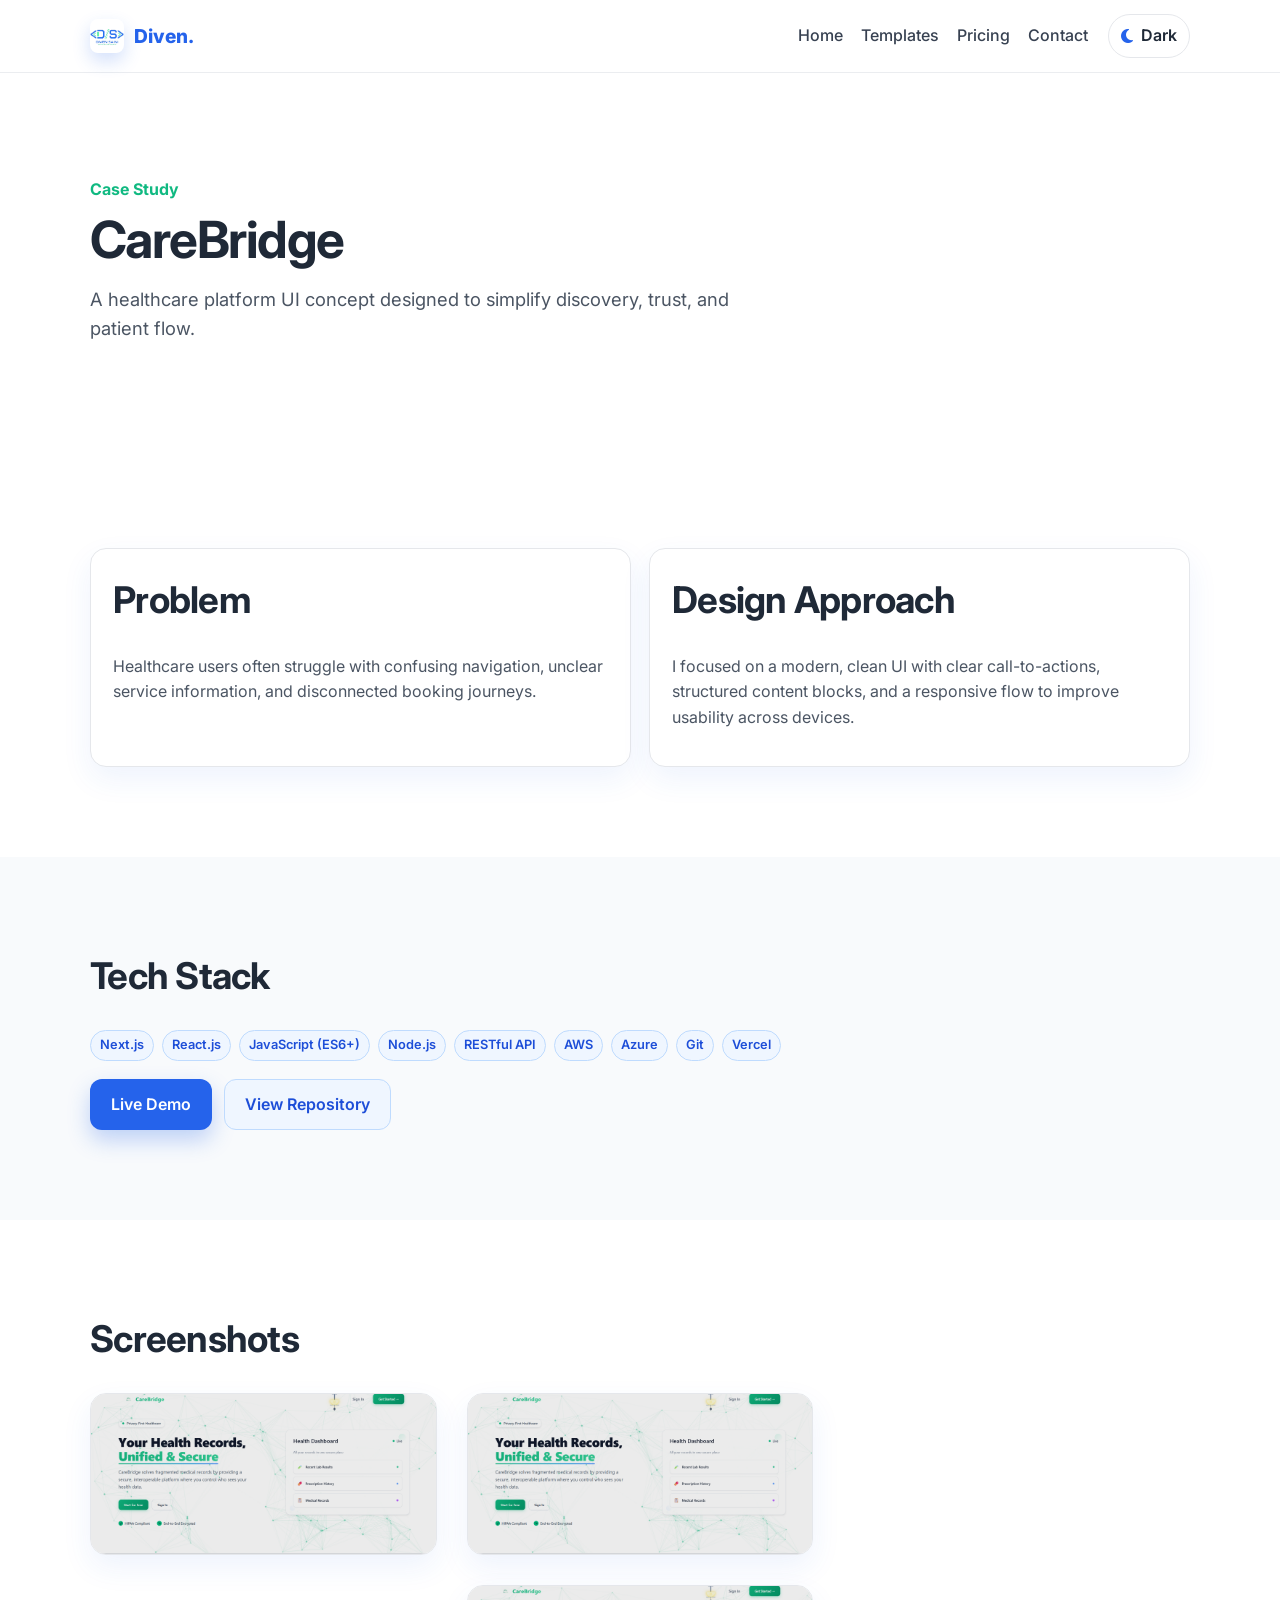
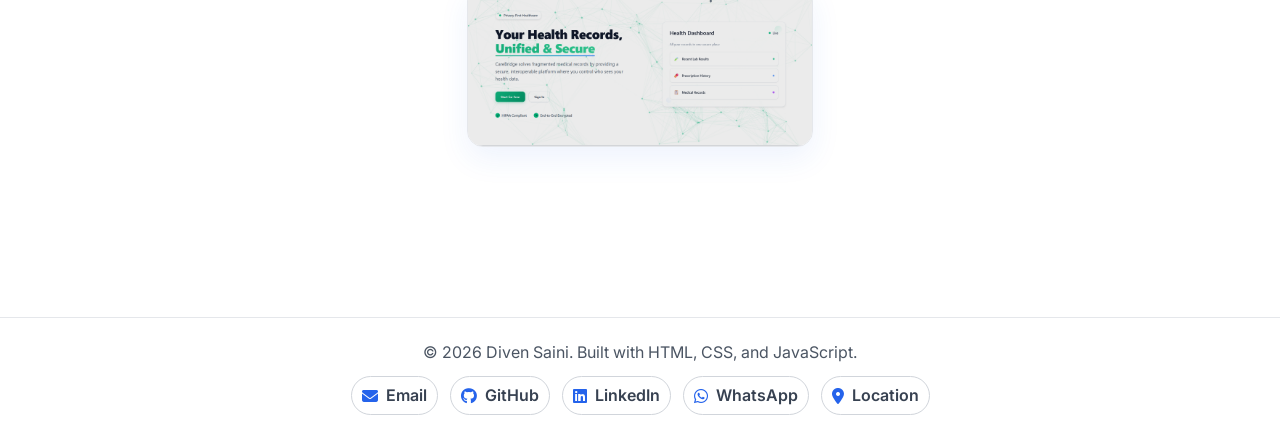
==== portfolio-website/carebridge-case-study.html @ 12c41a16 "Fixing" ====
<!DOCTYPE html>
<html lang="en">
  <head>
    <meta charset="UTF-8" />
    <meta name="viewport" content="width=device-width, initial-scale=1.0" />
    <meta
      name="description"
      content="CareBridge case study by Diven Saini covering the problem, design approach, tech stack, and live demo."
    />
    <meta property="og:title" content="CareBridge Case Study | Diven Saini" />
    <meta property="og:description" content="Explore the CareBridge project: problem statement, UI strategy, implementation stack, and results." />
    <meta property="og:type" content="article" />
    <meta property="og:image" content="images/carebridge.png" />
    <meta property="og:url" content="https://diven009.github.io/Diven-Developer-Portfolio/carebridge-case-study.html" />
    <meta name="twitter:card" content="summary_large_image" />
    <meta name="twitter:title" content="CareBridge Case Study | Diven Saini" />
    <meta name="twitter:description" content="Explore the CareBridge project: problem statement, UI strategy, implementation stack, and results." />
    <meta name="twitter:image" content="images/carebridge.png" />
    <title>CareBridge Case Study | Diven Saini</title>
    <link rel="icon" type="image/png" href="images/Logo.png" />
    <link rel="preconnect" href="https://fonts.googleapis.com" />
    <link rel="preconnect" href="https://fonts.gstatic.com" crossorigin />
    <link
      href="https://fonts.googleapis.com/css2?family=Inter:wght@400;500;600;700;800&display=swap"
      rel="stylesheet"
    />
    <link
      rel="stylesheet"
      href="https://cdnjs.cloudflare.com/ajax/libs/font-awesome/6.5.1/css/all.min.css"
    />
    <link rel="stylesheet" href="css/style.css" />
  </head>
  <body>
    <header class="site-header" id="top">
      <div class="container nav-wrapper">
        <a href="index.html" class="logo">
          <img src="images/Logo.png" alt="Diven Saini logo" class="brand-logo" />
          <span class="brand-text">Diven<span>.</span></span>
        </a>
        <nav class="nav-links" id="site-nav">
          <a href="index.html">Home</a>
          <a href="templates.html">Templates</a>
          <a href="pricing.html">Pricing</a>
          <a href="contact.html">Contact</a>
        </nav>
        <div class="nav-actions">
          <button class="theme-toggle" type="button" aria-label="Toggle dark mode" aria-pressed="false">
            <i class="fa-solid fa-moon" aria-hidden="true"></i>
            <span>Dark</span>
          </button>
          <button class="menu-toggle" type="button" aria-label="Toggle menu" aria-expanded="false" aria-controls="site-nav">
            <span></span>
            <span></span>
            <span></span>
          </button>
        </div>
      </div>
    </header>

    <main>
      <section class="section hero">
        <div class="container">
          <p class="eyebrow reveal">Case Study</p>
          <h1 class="reveal">CareBridge</h1>
          <p class="hero-subtext reveal">
            A healthcare platform UI concept designed to simplify discovery, trust, and patient flow.
          </p>
        </div>
      </section>

      <section class="section" id="carebridge-problem">
        <div class="container cards-grid services-grid">
          <article class="card service-card reveal">
            <h2 class="section-title">Problem</h2>
            <p>
              Healthcare users often struggle with confusing navigation, unclear service information,
              and disconnected booking journeys.
            </p>
          </article>
          <article class="card service-card reveal">
            <h2 class="section-title">Design Approach</h2>
            <p>
              I focused on a modern, clean UI with clear call-to-actions, structured content blocks,
              and a responsive flow to improve usability across devices.
            </p>
          </article>
        </div>
      </section>

      <section class="section alt-bg" id="carebridge-stack">
        <div class="container">
          <h2 class="section-title reveal">Tech Stack</h2>
          <div class="project-tech reveal">
            <span>Next.js</span><span>React.js</span><span>JavaScript (ES6+)</span><span>Node.js</span>
            <span>RESTful API</span><span>AWS</span><span>Azure</span><span>Git</span><span>Vercel</span>
          </div>
          <div class="hero-actions reveal" style="margin-top: 18px">
            <a href="https://carebridge-triforge.vercel.app/" target="_blank" rel="noopener" class="btn btn-primary">Live Demo</a>
            <a href="https://github.com/DIVEN009/S84-0126-TriForge-Full-Stack-With-NextjsAnd-AWS-Azure-CareBridge" target="_blank" rel="noopener" class="btn btn-secondary">View Repository</a>
          </div>
        </div>
      </section>

      <section class="section" id="carebridge-screenshots">
        <div class="container">
          <h2 class="section-title reveal">Screenshots</h2>
          <div class="cards-grid template-grid">
            <article class="card template-card reveal">
              <img src="images/carebridge.png" alt="CareBridge interface screenshot" class="template-preview" loading="lazy" />
            </article>
            <article class="card template-card reveal">
              <img src="images/carebridge.png" alt="CareBridge responsive flow screenshot" class="template-preview" loading="lazy" />
            </article>
            <article class="card template-card reveal">
              <img src="images/carebridge.png" alt="CareBridge feature highlights screenshot" class="template-preview" loading="lazy" />
            </article>
          </div>
        </div>
      </section>
    </main>

    <footer class="site-footer">
      <div class="container">
        <p>© <span id="year"></span> Diven Saini. Built with HTML, CSS, and JavaScript.</p>
        <div class="footer-contact-links">
          <a href="mailto:sainidiven@gmail.com" target="_blank" rel="noopener"><i class="fa-solid fa-envelope"></i>Email</a>
          <a href="https://github.com/DIVEN009" target="_blank" rel="noopener"><i class="fa-brands fa-github"></i>GitHub</a>
          <a href="https://www.linkedin.com/in/diven-saini-5153252a3/" target="_blank" rel="noopener"><i class="fa-brands fa-linkedin"></i>LinkedIn</a>
          <a href="https://wa.me/919876438029?text=Hello%20Diven%2C%20I%20saw%20your%20portfolio%20website%20and%20I%27m%20interested%20in%20getting%20a%20website%20built%20for%20my%20business." target="_blank" rel="noopener"><i class="fa-brands fa-whatsapp"></i>WhatsApp</a>
          <a href="https://maps.google.com/?q=Pinjore,Haryana" target="_blank" rel="noopener"><i class="fa-solid fa-location-dot"></i>Location</a>
        </div>
      </div>
    </footer>

    <script src="js/script.js"></script>
  </body>
</html>
---- portfolio-website/css/style.css ----
:root {
  --primary: #2563eb;
  --accent: #10b981;
  --bg: #ffffff;
  --text: #1f2937;
  --muted: #6b7280;
  --border: #e5e7eb;
  --card-bg: #ffffff;
  --alt-bg-surface: #f8fafc;
  --header-bg: rgba(255, 255, 255, 0.88);
  --header-border: rgba(229, 231, 235, 0.75);
  --nav-link: #374151;
  --hero-subtext: #4b5563;
  --btn-secondary-bg: #eff6ff;
  --btn-secondary-border: #bfdbfe;
  --btn-secondary-text: #1d4ed8;
  --mobile-nav-bg: rgba(255, 255, 255, 0.98);
  --mobile-nav-border: #e5e7eb;
  --menu-line: #111827;
  --shadow: 0 12px 30px rgba(37, 99, 235, 0.08);
  --radius: 16px;
}

body.dark-mode {
  --bg: #0b1220;
  --text: #e5e7eb;
  --muted: #94a3b8;
  --border: #1f2937;
  --card-bg: #111827;
  --alt-bg-surface: #0f172a;
  --header-bg: rgba(11, 18, 32, 0.92);
  --header-border: rgba(31, 41, 55, 0.9);
  --nav-link: #d1d5db;
  --hero-subtext: #cbd5e1;
  --btn-secondary-bg: #1e293b;
  --btn-secondary-border: #334155;
  --btn-secondary-text: #bfdbfe;
  --mobile-nav-bg: rgba(11, 18, 32, 0.98);
  --mobile-nav-border: #334155;
  --menu-line: #e5e7eb;
  --shadow: 0 12px 30px rgba(0, 0, 0, 0.35);
}

* {
  margin: 0;
  padding: 0;
  box-sizing: border-box;
}

html {
  scroll-behavior: smooth;
}

body {
  font-family: "Inter", sans-serif;
  background: var(--bg);
  color: var(--text);
  line-height: 1.6;
}

.hero .hero-content,
.hero .hero-card {
  animation: heroFadeUp 0.75s ease both;
}

.hero .hero-card {
  animation-delay: 0.12s;
}

@keyframes heroFadeUp {
  from {
    opacity: 0;
    transform: translateY(16px);
  }
  to {
    opacity: 1;
    transform: translateY(0);
  }
}

img {
  max-width: 100%;
  display: block;
}

a {
  text-decoration: none;
  color: inherit;
}

.container {
  width: min(1100px, 92%);
  margin: 0 auto;
}

.section {
  padding: 90px 0;
}

.alt-bg {
  background: var(--alt-bg-surface);
}

.section-title {
  font-size: clamp(1.65rem, 3vw, 2.3rem);
  margin-bottom: 24px;
  letter-spacing: -0.02em;
}

.section-subtitle {
  max-width: 760px;
  color: var(--muted);
  margin-bottom: 26px;
}

.site-header {
  position: sticky;
  top: 0;
  z-index: 100;
  backdrop-filter: blur(10px);
  background: var(--header-bg);
  border-bottom: 1px solid var(--header-border);
}

.nav-wrapper {
  min-height: 72px;
  display: flex;
  align-items: center;
  justify-content: space-between;
  gap: 12px;
}

.logo {
  display: inline-flex;
  align-items: center;
  gap: 10px;
  font-size: 1.2rem;
  font-weight: 800;
  flex-shrink: 0;
}

.brand-mark {
  width: 34px;
  height: 34px;
  border-radius: 10px;
  background: linear-gradient(135deg, var(--primary), var(--accent));
  color: #fff;
  display: inline-flex;
  align-items: center;
  justify-content: center;
  font-size: 0.82rem;
  font-weight: 800;
  letter-spacing: 0.04em;
  box-shadow: 0 8px 18px rgba(37, 99, 235, 0.25);
}

.brand-logo {
  width: 34px;
  height: 34px;
  border-radius: 8px;
  object-fit: cover;
  box-shadow: 0 8px 18px rgba(37, 99, 235, 0.2);
}

.brand-text {
  display: inline-flex;
  align-items: center;
}

.logo span {
  color: var(--primary);
}

.nav-links {
  display: flex;
  align-items: center;
  gap: 18px;
  margin-left: auto;
}

.nav-actions {
  display: inline-flex;
  align-items: center;
  gap: 10px;
  margin-left: 8px;
}

.nav-links a {
  font-weight: 500;
  color: var(--nav-link);
  transition: color 0.25s ease;
}

.theme-toggle {
  display: inline-flex;
  align-items: center;
  gap: 8px;
  border: 1px solid var(--border);
  background: var(--card-bg);
  color: var(--text);
  border-radius: 999px;
  font: inherit;
  font-weight: 600;
  padding: 8px 12px;
  cursor: pointer;
  transition: border-color 0.2s ease, transform 0.2s ease;
}

.theme-toggle:hover {
  border-color: #93c5fd;
  transform: translateY(-1px);
}

.theme-toggle i {
  color: var(--primary);
}

.nav-links a:hover,
.nav-links a.active {
  color: var(--primary);
}

.menu-toggle {
  display: none;
  border: none;
  background: transparent;
  cursor: pointer;
  width: 44px;
  height: 44px;
  padding: 10px 8px;
  flex-direction: column;
  align-items: center;
  justify-content: space-between;
  border-radius: 12px;
  flex-shrink: 0;
}

.menu-toggle span {
  width: 100%;
  height: 3px;
  background: var(--menu-line);
  display: block;
  border-radius: 999px;
  margin: 0;
  transition: 0.25s ease;
}

.hero {
  padding-top: 104px;
}

.hero-layout {
  display: grid;
  grid-template-columns: 1.2fr 0.8fr;
  gap: 28px;
  align-items: stretch;
}

.eyebrow {
  color: var(--accent);
  font-weight: 700;
  margin-bottom: 8px;
}

.hero h1 {
  font-size: clamp(2.8rem, 4vw, 3.2rem);
  font-weight: 700;
  line-height: 1.1;
  letter-spacing: -0.03em;
  margin-bottom: 18px;
}

.hero-subtext {
  font-size: clamp(1rem, 2.1vw, 1.15rem);
  color: var(--hero-subtext);
  max-width: 640px;
  margin-bottom: 24px;
}

.hero-actions {
  display: flex;
  gap: 12px;
  flex-wrap: wrap;
}

.btn {
  display: inline-flex;
  align-items: center;
  justify-content: center;
  padding: 12px 20px;
  border-radius: 12px;
  border: 1px solid transparent;
  font-weight: 600;
  transition: transform 0.24s ease, box-shadow 0.24s ease, background 0.24s ease;
}

.btn:hover {
  transform: translateY(-2px);
}

.btn-primary {
  background: var(--primary);
  color: #fff;
  box-shadow: 0 10px 22px rgba(37, 99, 235, 0.28);
}

.btn-primary:hover {
  box-shadow: 0 15px 25px rgba(37, 99, 235, 0.34);
}

.hero .btn-primary {
  box-shadow: 0 12px 26px rgba(37, 99, 235, 0.3);
}

.btn-secondary {
  border-color: var(--btn-secondary-border);
  background: var(--btn-secondary-bg);
  color: var(--btn-secondary-text);
}

body.dark-mode .hero-card p,
body.dark-mode .about-card p,
body.dark-mode .tech-logo-item span,
body.dark-mode .tech-list li,
body.dark-mode .project-card p,
body.dark-mode .service-card p,
body.dark-mode .process-card p,
body.dark-mode .pricing-highlights li,
body.dark-mode .pricing-card ul,
body.dark-mode .demo-links p,
body.dark-mode .contact-info p,
body.dark-mode .contact-links a,
body.dark-mode .contact-form label,
body.dark-mode .site-footer,
body.dark-mode .footer-contact-links a {
  color: #cbd5e1;
}

body.dark-mode .hero-metrics div,
body.dark-mode .project-tech span,
body.dark-mode .step-badge,
body.dark-mode .project-badge,
body.dark-mode .popular-badge,
body.dark-mode .demo-links a {
  background: #1e293b;
  border-color: #334155;
  color: #bfdbfe;
}

body.dark-mode .repo-line a,
body.dark-mode .project-card a,
body.dark-mode .template-card a {
  color: #93c5fd;
}

body.dark-mode .repo-btn {
  background: #1e293b;
  border-color: #334155;
  color: #bfdbfe;
}

body.dark-mode .repo-btn:hover {
  background: #334155;
}

body.dark-mode .project-card a.demo-btn,
body.dark-mode .project-card a.demo-btn:hover {
  color: #ffffff;
}

body.dark-mode .project-card a.repo-btn,
body.dark-mode .project-card a.repo-btn:hover {
  color: #bfdbfe;
}

body.dark-mode .hero-profile {
  border-color: #334155;
}

body.dark-mode .project-preview {
  border-bottom-color: #334155;
}

body.dark-mode .contact-form input,
body.dark-mode .contact-form textarea {
  background: #0f172a;
  border-color: #334155;
  color: #e5e7eb;
}

body.dark-mode .footer-contact-links a,
body.dark-mode .footer-socials a {
  border-color: #334155;
}

body.dark-mode .whatsapp-float::after {
  background: #e5e7eb;
  color: #0b1220;
}

.card {
  background: var(--card-bg);
  border: 1px solid var(--border);
  border-radius: var(--radius);
  box-shadow: var(--shadow);
}

.hero-card {
  padding: 26px;
  display: grid;
  gap: 14px;
}

.hero-profile {
  width: 86px;
  height: 86px;
  border-radius: 16px;
  object-fit: cover;
  border: 2px solid #dbeafe;
}

.hero-card h3 {
  font-size: 1.2rem;
}

.hero-card p {
  color: #4b5563;
}

.hero-metrics {
  display: grid;
  grid-template-columns: repeat(3, 1fr);
  gap: 10px;
  margin-top: 4px;
}

.hero-metrics div {
  background: #f8fafc;
  border-radius: 12px;
  border: 1px solid #e5e7eb;
  padding: 10px;
  text-align: center;
}

.hero-metrics strong {
  display: block;
  color: var(--primary);
  font-size: 1.15rem;
}

.hero-metrics span {
  font-size: 0.85rem;
  color: var(--muted);
}

.about-card {
  padding: 24px;
  display: grid;
  gap: 12px;
}

.about-card p {
  color: #374151;
}

.tech-grid,
.cards-grid {
  display: grid;
  gap: 18px;
  grid-template-columns: repeat(4, minmax(0, 1fr));
}

.tech-item {
  padding: 18px;
  display: flex;
  align-items: center;
  gap: 10px;
  font-weight: 600;
  transition: transform 0.24s ease, border-color 0.24s ease;
}

.tech-item img {
  width: 30px;
  height: 30px;
  object-fit: contain;
}

.tech-item i {
  width: 30px;
  text-align: center;
  font-size: 1.2rem;
  color: #10b981;
}

.tech-categories {
  display: grid;
  gap: 18px;
  grid-template-columns: repeat(2, minmax(0, 1fr));
  margin-top: 18px;
}

.tech-logo-grid {
  display: grid;
  gap: 14px;
  grid-template-columns: repeat(6, minmax(0, 1fr));
}

.tech-logo-item {
  padding: 14px 10px;
  display: flex;
  flex-direction: column;
  align-items: center;
  justify-content: center;
  gap: 8px;
  transition: transform 0.22s ease, border-color 0.22s ease;
}

.tech-logo-item img {
  width: 30px;
  height: 30px;
  object-fit: contain;
}

.tech-logo-item span {
  font-size: 0.82rem;
  font-weight: 600;
  color: #374151;
}

.tech-logo-item:hover {
  transform: translateY(-3px);
  border-color: #bfdbfe;
}

.tech-category {
  padding: 20px;
}

.tech-category h3 {
  margin-bottom: 12px;
  font-size: 1.08rem;
}

.tech-list {
  list-style: none;
  display: grid;
  gap: 7px;
}

.tech-list li {
  color: #374151;
  position: relative;
  padding-left: 16px;
}

.tech-list li::before {
  content: "•";
  position: absolute;
  left: 0;
  color: var(--primary);
  font-weight: 700;
}

.tech-item:hover,
.template-card:hover,
.service-card:hover {
  transform: translateY(-4px);
  border-color: #c7d2fe;
}

.project-grid {
  grid-template-columns: repeat(2, minmax(0, 1fr));
  gap: 35px;
  margin-top: 40px;
}

.project-card,
.template-card,
.service-card {
  padding: 22px;
  transition: transform 0.24s ease, border-color 0.24s ease;
}

.project-card {
  padding: 0;
  overflow: hidden;
  display: flex;
  flex-direction: column;
  justify-content: space-between;
  transition: transform 0.28s ease, box-shadow 0.28s ease, border-color 0.28s ease;
}

.project-card.flip-card {
  position: relative;
  min-height: 470px;
  overflow: visible;
  background: transparent;
  border: none;
  box-shadow: none;
  perspective: 1400px;
}

.project-card-inner {
  position: relative;
  width: 100%;
  min-height: 470px;
  transform-style: preserve-3d;
  transition: transform 0.6s ease;
}

.project-card.flip-card.is-flipped .project-card-inner {
  transform: rotateY(180deg);
}

.project-face {
  position: absolute;
  inset: 0;
  display: flex;
  flex-direction: column;
  background: var(--card-bg);
  border: 1px solid var(--border);
  border-radius: var(--radius);
  box-shadow: var(--shadow);
  overflow: hidden;
  backface-visibility: hidden;
  -webkit-backface-visibility: hidden;
}

.project-front {
  z-index: 2;
}

.project-back {
  transform: rotateY(180deg);
}

.project-preview {
  width: 100%;
  height: 220px;
  object-fit: cover;
  margin-bottom: 0;
  filter: brightness(0.92);
  border-top-left-radius: 16px;
  border-top-right-radius: 16px;
  border-bottom: 1px solid var(--border);
}

.project-card img {
  width: 100%;
  height: 220px;
  object-fit: cover;
  margin-bottom: 0;
  border-top-left-radius: 16px;
  border-top-right-radius: 16px;
}
.template-card {
  padding: 0;
  overflow: hidden;
  display: flex;
  flex-direction: column;
  justify-content: space-between;
}

.template-preview {
  width: 100%;
  height: 160px;
  object-fit: cover;
  filter: brightness(0.92);
  border-top-left-radius: 12px;
  border-top-right-radius: 12px;
  border-bottom: 1px solid var(--border);
}

.template-content {
  padding: 22px;
}

.template-grid {
  grid-template-columns: repeat(3, minmax(0, 1fr));
  gap: 30px;
  margin-bottom: 80px;
}

.template-grid > .template-card:last-child {
  grid-column: 2;
}

.templates-hero {
  padding-bottom: 40px;
}

.templates-hero .hero-layout {
  grid-template-columns: 1fr 400px;
  gap: 40px;
  align-items: center;
}

.template-hero-preview {
  width: 100%;
  height: 200px;
  object-fit: cover;
  border-radius: 12px;
  border: 1px solid var(--border);
}

.view-demo {
  display: inline-block;
  margin-top: 10px;
  padding: 8px 14px;
  background: #2563eb;
  color: #ffffff;
  border-radius: 6px;
  font-size: 14px;
  font-weight: 600;
  text-decoration: none;
}

.view-demo:hover {
  background: #1d4ed8;
}

.featured-preview {
  height: 220px;
  object-position: center 32%;
}

body.dark-mode .template-preview {
  border-bottom-color: #334155;
}

body.dark-mode .template-hero-preview {
  border-color: #334155;
}

.featured-project img {
  height: 220px;
  object-fit: cover;
  object-position: center 32%;
}

.project-content {
  padding: 22px;
  display: flex;
  flex-direction: column;
  height: 100%;
}

.project-front-content {
  justify-content: space-between;
  gap: 12px;
}

.project-back-content {
  justify-content: flex-start;
  gap: 12px;
}

.project-summary,
.project-back-text {
  color: #4b5563;
}

.project-summary {
  font-size: 0.98rem;
}

.project-back-label {
  display: inline-flex;
  align-items: center;
  width: fit-content;
  font-size: 0.76rem;
  font-weight: 700;
  letter-spacing: 0.08em;
  text-transform: uppercase;
  color: #1d4ed8;
  background: #dbeafe;
  border-radius: 999px;
  padding: 4px 10px;
}

.project-card:hover {
  transform: translateY(-8px);
  border-color: #bfdbfe;
  box-shadow: 0 20px 40px rgba(0, 0, 0, 0.1);
}

.project-card.flip-card:hover {
  transform: none;
  border-color: transparent;
  box-shadow: none;
}

.project-card h3,
.template-card h3,
.service-card h3 {
  margin-bottom: 8px;
}

.project-card h3 {
  text-align: center;
  font-size: 1.5rem;
  margin-bottom: 12px;
}

.project-back h3 {
  font-size: 1.3rem;
  margin-bottom: 0;
}

.featured-project {
  text-align: center;
  display: flex;
  flex-direction: column;
  align-items: center;
}

.featured-project h3 {
  font-size: 2rem;
  margin-bottom: 15px;
}

.project-card.featured-project {
  grid-column: 1 / -1;
  width: 100%;
  max-width: 900px;
  margin: 0 auto;
  border: 2px solid #93c5fd;
}

.project-buttons {
  display: flex;
  justify-content: center;
  gap: 15px;
  margin-top: 20px;
}

.featured-project .project-content {
  align-items: center;
}

.featured-project .project-tech {
  justify-content: center;
  margin-top: 10px;
}

.demo-btn,
.repo-btn {
  display: inline-block;
  margin-top: 15px;
  padding: 10px 18px;
  border-radius: 8px;
  font-weight: 600;
  text-decoration: none;
  transition: background 0.3s ease, transform 0.3s ease;
}
.demo-btn {
  background: var(--primary);
  color: #ffffff;
}
.demo-btn:hover {
  background: #1d4ed8;
  transform: translateY(-2px);
}
.repo-btn {
  background: #eff6ff;
  border: 1px solid #bfdbfe;
  color: #1d4ed8;
}
.repo-btn:hover {
  background: #dbeafe;
  transform: translateY(-2px);
}

.flip-toggle-btn {
  display: inline-flex;
  align-items: center;
  justify-content: center;
  margin-top: 15px;
  padding: 10px 18px;
  border-radius: 8px;
  border: 1px solid var(--btn-secondary-border);
  background: var(--btn-secondary-bg);
  color: var(--btn-secondary-text);
  font: inherit;
  font-weight: 600;
  cursor: pointer;
  transition: background 0.3s ease, transform 0.3s ease;
}

.flip-toggle-btn:hover {
  transform: translateY(-2px);
}

.flip-back-btn {
  background: transparent;
  border-color: var(--border);
  color: var(--text);
}

.project-badge {
  display: inline-flex;
  align-items: center;
  justify-content: center;
  width: fit-content;
  font-size: 0.8rem;
  font-weight: 700;
  color: #1d4ed8;
  background: #dbeafe;
  border-radius: 999px;
  padding: 4px 10px;
  margin-bottom: 10px;
}

.project-card p,
.service-card p {
  color: #4b5563;
  margin-bottom: 14px;
}
.project-type {
  color: #374151;
  font-size: 0.92rem;
  margin-bottom: 10px;
  font-weight: 600;
}
.project-tech {
  display: flex;
  flex-wrap: wrap;
  gap: 8px;
  margin-bottom: 12px;
}
.project-tech span {
  font-size: 0.8rem;
  font-weight: 600;
  color: #1d4ed8;
  background: #eff6ff;
  border: 1px solid #bfdbfe;
  border-radius: 999px;
  padding: 4px 9px;
}

.repo-line {
  font-size: 0.86rem;
  margin-bottom: 10px;
  color: #4b5563;
}

.repo-line a {
  color: #1d4ed8;
  word-break: break-word;
}

.project-links {
  display: flex;
  flex-wrap: wrap;
  gap: 12px;
  margin-top: auto;
}

body.dark-mode .project-summary,
body.dark-mode .project-back-text,
body.dark-mode .repo-line {
  color: #cbd5e1;
}

body.dark-mode .project-back-label {
  background: #1e293b;
  color: #bfdbfe;
}

body.dark-mode .flip-back-btn {
  border-color: #334155;
  color: #e5e7eb;
  background: #111827;
}

.project-card a,
.template-card a {
  color: var(--primary);
  font-weight: 700;
}

.template-card a.view-demo,
.template-card a.view-demo:hover {
  color: #ffffff;
}

.project-card a.demo-btn {
  color: #ffffff;
}

.project-card a.repo-btn {
  color: #1d4ed8;
}

.project-card a:hover,
.template-card a:hover {
  color: #1d4ed8;
}

.project-card a.demo-btn:hover {
  color: #ffffff;
}

.project-card a.repo-btn:hover {
  color: #1d4ed8;
}

.three-col {
  grid-template-columns: repeat(3, minmax(0, 1fr));
}

.services-grid {
  grid-template-columns: repeat(2, minmax(0, 1fr));
}

.process-grid {
  grid-template-columns: repeat(5, minmax(0, 1fr));
}

.process-card {
  padding: 22px;
  transition: transform 0.24s ease, border-color 0.24s ease;
}

.step-badge {
  width: 32px;
  height: 32px;
  border-radius: 999px;
  background: #dbeafe;
  color: #1d4ed8;
  display: inline-flex;
  align-items: center;
  justify-content: center;
  font-weight: 700;
  margin-bottom: 12px;
}

.process-card h3 {
  margin-bottom: 8px;
}

.process-card p {
  color: #4b5563;
}

.process-card:hover {
  transform: translateY(-4px);
  border-color: #c7d2fe;
}

.service-card i {
  color: var(--accent);
  font-size: 1.2rem;
  margin-bottom: 10px;
}

.pricing-title {
  margin: 36px 0 18px;
  font-size: clamp(1.3rem, 2.3vw, 1.65rem);
}

.pricing-cta {
  margin-top: 24px;
  padding: 26px;
  text-align: center;
}

.pricing-cta h3 {
  margin-bottom: 8px;
  font-size: clamp(1.3rem, 2.5vw, 1.7rem);
}

.pricing-highlights {
  list-style: none;
  display: grid;
  gap: 6px;
  max-width: 380px;
  margin: 0 auto 14px;
}

.pricing-highlights li {
  color: #374151;
  font-weight: 600;
}

.pricing-grid {
  grid-template-columns: repeat(3, minmax(0, 1fr));
}

.pricing-card {
  padding: 28px;
  min-height: 100%;
  transition: transform 0.24s ease, border-color 0.24s ease, box-shadow 0.24s ease;
}

.pricing-card:hover {
  transform: translateY(-8px);
  border-color: #c7d2fe;
}

.pricing-card.featured {
  border: 2px solid var(--primary);
  transform: scale(1.05);
  box-shadow: 0 20px 36px rgba(37, 99, 235, 0.18);
}

.pricing-card.featured:hover {
  transform: scale(1.05) translateY(-6px);
}

.plan-label {
  font-weight: 700;
  font-size: 1.1rem;
}

.plan-price {
  color: var(--primary);
  font-size: 1.2rem;
  font-weight: 800;
  margin: 8px 0 12px;
}

.pricing-card ul {
  list-style: none;
  display: grid;
  gap: 8px;
  color: #374151;
  margin-bottom: 14px;
}

.plan-fit {
  color: var(--muted);
  font-weight: 600;
}

.demo-links {
  margin-top: 12px;
  display: flex;
  flex-wrap: wrap;
  gap: 8px;
  align-items: center;
}

.demo-links p {
  width: 100%;
  margin: 0;
  color: #374151;
  font-size: 0.9rem;
  font-weight: 600;
}

.demo-links a {
  display: inline-block;
  color: #2563eb;
  font-weight: 600;
  text-decoration: none;
  background: #eef2ff;
  padding: 6px 10px;
  border-radius: 6px;
  border: 1px solid #c7d2fe;
}

.demo-links a:hover {
  background: #dbeafe;
}

.pricing-note {
  margin-top: 16px;
  color: #6b7280;
  font-size: 0.95rem;
}

.consultation-btn {
  margin-top: 8px;
}

.why-grid {
  display: grid;
  grid-template-columns: repeat(auto-fit, minmax(220px, 1fr));
  gap: 20px;
  margin-top: 30px;
}

.why-card {
  background: var(--card-bg);
  border: 1px solid var(--border);
  border-radius: 12px;
  box-shadow: var(--shadow);
  padding: 20px;
  transition: transform 0.3s ease;
}

.why-card:hover {
  transform: translateY(-5px);
}

.why-card h3 {
  font-size: 1.05rem;
  margin-bottom: 8px;
  color: var(--text);
}

.why-card p {
  color: var(--muted);
  font-size: 0.95rem;
}

.industry-grid {
  display: grid;
  grid-template-columns: repeat(auto-fit, minmax(200px, 1fr));
  gap: 16px;
  margin-top: 30px;
}

.industry-card {
  background: var(--card-bg);
  border: 1px solid var(--border);
  border-radius: 12px;
  box-shadow: var(--shadow);
  padding: 16px 18px;
  font-weight: 600;
  color: var(--text);
  text-align: center;
  transition: transform 0.3s ease;
}

.industry-card:hover {
  transform: translateY(-4px);
}

.stats-grid {
  grid-template-columns: repeat(4, minmax(0, 1fr));
}

.stat-card {
  padding: 22px;
  text-align: center;
}

.stat-card strong {
  display: block;
  font-size: 1.8rem;
  color: var(--primary);
  margin-bottom: 4px;
}

.stat-card span {
  color: var(--muted);
  font-weight: 600;
}

.transformation-card {
  padding: 24px;
  display: grid;
  gap: 20px;
  grid-template-columns: repeat(2, minmax(0, 1fr));
  align-items: start;
}

.transformation-card h3 {
  margin-bottom: 10px;
}

.testimonials-grid {
  margin-top: 22px;
}

.testimonial-card {
  padding: 22px;
}

.testimonial-card p {
  color: #374151;
  margin-bottom: 10px;
}

.testimonial-card span {
  color: var(--muted);
  font-weight: 600;
  font-size: 0.92rem;
}

.quote-form {
  padding: 24px;
  display: grid;
  gap: 10px;
  max-width: 760px;
}

.quote-form label {
  font-weight: 600;
  color: #374151;
}

.quote-form input[type="text"],
.quote-form input[type="email"],
.quote-form input[type="tel"],
.quote-form textarea {
  width: 100%;
  border: 1px solid #d1d5db;
  border-radius: 12px;
  padding: 11px 12px;
  font: inherit;
  color: var(--text);
  background: #fff;
  transition: border-color 0.2s ease, box-shadow 0.2s ease;
}

.quote-form input[type="text"]:focus,
.quote-form input[type="email"]:focus,
.quote-form input[type="tel"]:focus,
.quote-form textarea:focus {
  border-color: #93c5fd;
  box-shadow: 0 0 0 4px rgba(37, 99, 235, 0.1);
  outline: none;
}

.quote-options {
  display: grid;
  gap: 8px;
  margin: 4px 0 8px;
}

.quote-options .option {
  display: flex;
  align-items: center;
  gap: 10px;
  margin-bottom: 12px;
  font-size: 15px;
  font-weight: 500;
  color: #374151;
  cursor: pointer;
}

.quote-options .option input {
  width: 16px;
  height: 16px;
  cursor: pointer;
  flex-shrink: 0;
}

.quote-options-helper {
  font-size: 0.92rem;
  color: var(--muted);
}

.required-mark {
  color: #ef4444;
}

.quote-form .btn {
  border-radius: 10px;
  font-weight: 600;
}

.map-embed {
  overflow: hidden;
}

.map-embed iframe {
  width: 100%;
  min-height: 320px;
  border: 0;
}

body.dark-mode .quote-form label,
body.dark-mode .quote-options .option,
body.dark-mode .testimonial-card p {
  color: #cbd5e1;
}

body.dark-mode .quote-form input[type="text"],
body.dark-mode .quote-form input[type="email"],
body.dark-mode .quote-form input[type="tel"],
body.dark-mode .quote-form textarea {
  background: #0f172a;
  border-color: #334155;
  color: #e5e7eb;
}

.footer-contact-links {
  margin-top: 10px;
  display: flex;
  flex-wrap: wrap;
  justify-content: center;
  gap: 12px;
}

.footer-contact-links a {
  display: inline-flex;
  align-items: center;
  gap: 8px;
  color: #374151;
  font-weight: 600;
  padding: 6px 10px;
  border: 1px solid #d1d5db;
  border-radius: 999px;
  transition: transform 0.2s ease, color 0.2s ease, border-color 0.2s ease;
}

.footer-contact-links a i {
  color: var(--primary);
}

.footer-contact-links a:hover {
  color: var(--primary);
  border-color: #93c5fd;
  transform: translateY(-2px);
}

.whatsapp-float {
  position: fixed;
  right: 20px;
  bottom: 25px;
  width: 56px;
  height: 56px;
  border-radius: 50%;
  background: #25d366;
  color: #ffffff;
  display: flex;
  align-items: center;
  justify-content: center;
  box-shadow: 0 12px 25px rgba(0, 0, 0, 0.18);
  z-index: 1000;
  transition: all 0.3s ease;
}

.whatsapp-float svg {
  width: 28px;
  height: 28px;
}

.whatsapp-float:hover {
  transform: translateY(-3px) scale(1.05);
}

.whatsapp-float::after {
  content: "Chat on WhatsApp";
  position: absolute;
  right: 70px;
  top: 50%;
  transform: translateY(-50%);
  background: #1f2937;
  color: #ffffff;
  padding: 6px 10px;
  border-radius: 6px;
  font-size: 0.85rem;
  white-space: nowrap;
  opacity: 0;
  pointer-events: none;
  transition: opacity 0.3s ease;
}

.whatsapp-float:hover::after {
  opacity: 1;
}

.contact-layout {
  display: grid;
  grid-template-columns: 1fr 1fr;
  gap: 24px;
  align-items: start;
}

.contact-hero {
  padding-bottom: 40px;
}

.contact-section {
  margin-bottom: 80px;
}

.contact-info p {
  color: #4b5563;
  margin-bottom: 14px;
}

.contact-links a,
.contact-links span {
  display: flex;
  align-items: center;
  gap: 12px;
  margin-bottom: 12px;
  font-size: 16px;
  color: #374151;
  font-weight: 500;
}

.contact-links a:hover {
  color: var(--primary);
}

.contact-links i {
  color: var(--primary);
  font-size: 18px;
  margin-right: 8px;
}

.contact-form {
  padding: 22px;
  display: grid;
  gap: 10px;
}

.contact-form label {
  font-weight: 600;
  color: #374151;
}

.contact-form .btn {
  width: auto;
  padding: 12px 24px;
  justify-self: start;
}

.hidden-botcheck {
  display: none !important;
}
.popular-badge {
  display: inline-flex;
  margin-bottom: 10px;
  font-size: 0.78rem;
  font-weight: 700;
  color: #1d4ed8;
  background: #dbeafe;
  border-radius: 999px;
  padding: 4px 10px;
}

.contact-form input,
.contact-form textarea {
  width: 100%;
  border: 1px solid #d1d5db;
  border-radius: 12px;
  padding: 11px 12px;
  font: inherit;
  color: var(--text);
  background: #fff;
  transition: border-color 0.2s ease, box-shadow 0.2s ease;
}

.contact-form input:focus,
.contact-form textarea:focus {
  border-color: #93c5fd;
  box-shadow: 0 0 0 4px rgba(37, 99, 235, 0.1);
  outline: none;
}

.form-message {
  font-size: 0.95rem;
  min-height: 1.2rem;
}

.form-message.success {
  color: #047857;
}

.form-message.error {
  color: #b91c1c;
}

.site-footer {
  padding: 22px 0 26px;
  border-top: 1px solid #e5e7eb;
  color: #4b5563;
  text-align: center;
}

.footer-socials {
  margin-top: 10px;
  display: flex;
  justify-content: center;
  gap: 14px;
}
.footer-email {
  margin-top: 8px;
  color: #374151;
}
.footer-email a {
  color: var(--primary);
  font-weight: 600;
}

.footer-socials a {
  width: 36px;
  height: 36px;
  border-radius: 50%;
  border: 1px solid #d1d5db;
  display: inline-flex;
  align-items: center;
  justify-content: center;
  color: #374151;
  transition: transform 0.2s ease, color 0.2s ease, border-color 0.2s ease;
}

.footer-socials a:hover {
  color: var(--primary);
  border-color: #93c5fd;
  transform: translateY(-2px);
}

.reveal {
  opacity: 0;
  transform: translateY(18px);
  transition: opacity 0.6s ease, transform 0.6s ease;
}

.reveal.visible {
  opacity: 1;
  transform: translateY(0);
}

@media (max-width: 980px) {
  .hero-layout,
  .contact-layout {
    grid-template-columns: 1fr;
  }

  .tech-grid,
  .tech-categories,
  .tech-logo-grid,
  .cards-grid,
  .stats-grid,
  .project-grid,
  .three-col,
  .services-grid,
  .process-grid,
  .pricing-grid,
  .why-grid,
  .industry-grid {
    grid-template-columns: repeat(2, minmax(0, 1fr));
  }

  .pricing-card.featured,
  .pricing-card.featured:hover {
    transform: none;
  }

  .hero-card {
    max-width: 540px;
  }

  .transformation-card {
    grid-template-columns: 1fr;
  }

  .project-card.featured-project {
    grid-column: 1 / -1;
    width: 100%;
  }

  .featured-preview {
    height: 200px;
  }

  .project-card.flip-card,
  .project-card-inner {
    min-height: 490px;
  }

  .template-grid > .template-card:last-child {
    grid-column: auto;
  }
}

@media (max-width: 760px) {
  .nav-wrapper {
    min-height: 68px;
  }

  .logo {
    gap: 8px;
    font-size: 1.125rem;
  }

  .brand-logo {
    width: 32px;
    height: 32px;
  }

  .brand-text {
    font-size: 1.125rem;
  }

  .nav-actions {
    gap: 8px;
    margin-left: auto;
  }

  .menu-toggle {
    display: inline-flex;
  }

  .menu-toggle:hover {
    background: rgba(37, 99, 235, 0.08);
  }

  .theme-toggle {
    width: 42px;
    height: 42px;
    padding: 0;
    justify-content: center;
    gap: 0;
    font-size: 1rem;
    flex-shrink: 0;
  }

  .theme-toggle span {
    display: none;
  }

  .nav-links {
    position: absolute;
    top: 72px;
    left: 0;
    right: 0;
    background: var(--mobile-nav-bg);
    border-bottom: 1px solid var(--mobile-nav-border);
    display: none;
    flex-direction: column;
    gap: 12px;
    padding: 16px 4% 18px;
    margin-left: 0;
  }

  .nav-links.open {
    display: flex;
  }

  .section {
    padding: 74px 0;
  }

  .hero {
    padding-top: 84px;
  }
}

@media (max-width: 768px) {
  .project-grid {
    grid-template-columns: 1fr;
  }

  .template-grid {
    grid-template-columns: 1fr;
  }

  .project-card.flip-card,
  .project-card-inner {
    min-height: 460px;
  }

  .section {
    padding: 50px 20px;
  }

  .quote-form {
    padding: 18px;
  }
}

@media (max-width: 580px) {
  .whatsapp-float {
    right: 16px;
    bottom: 22px;
    width: 52px;
    height: 52px;
  }

  .tech-grid,
  .tech-categories,
  .tech-logo-grid,
  .cards-grid,
  .project-grid,
  .three-col,
  .services-grid,
  .process-grid,
  .pricing-grid,
  .why-grid,
  .industry-grid {
    grid-template-columns: 1fr;
  }

  .hero-actions {
    width: 100%;
  }

  .btn {
    width: 100%;
  }

  .hero-metrics {
    grid-template-columns: 1fr;
  }
}
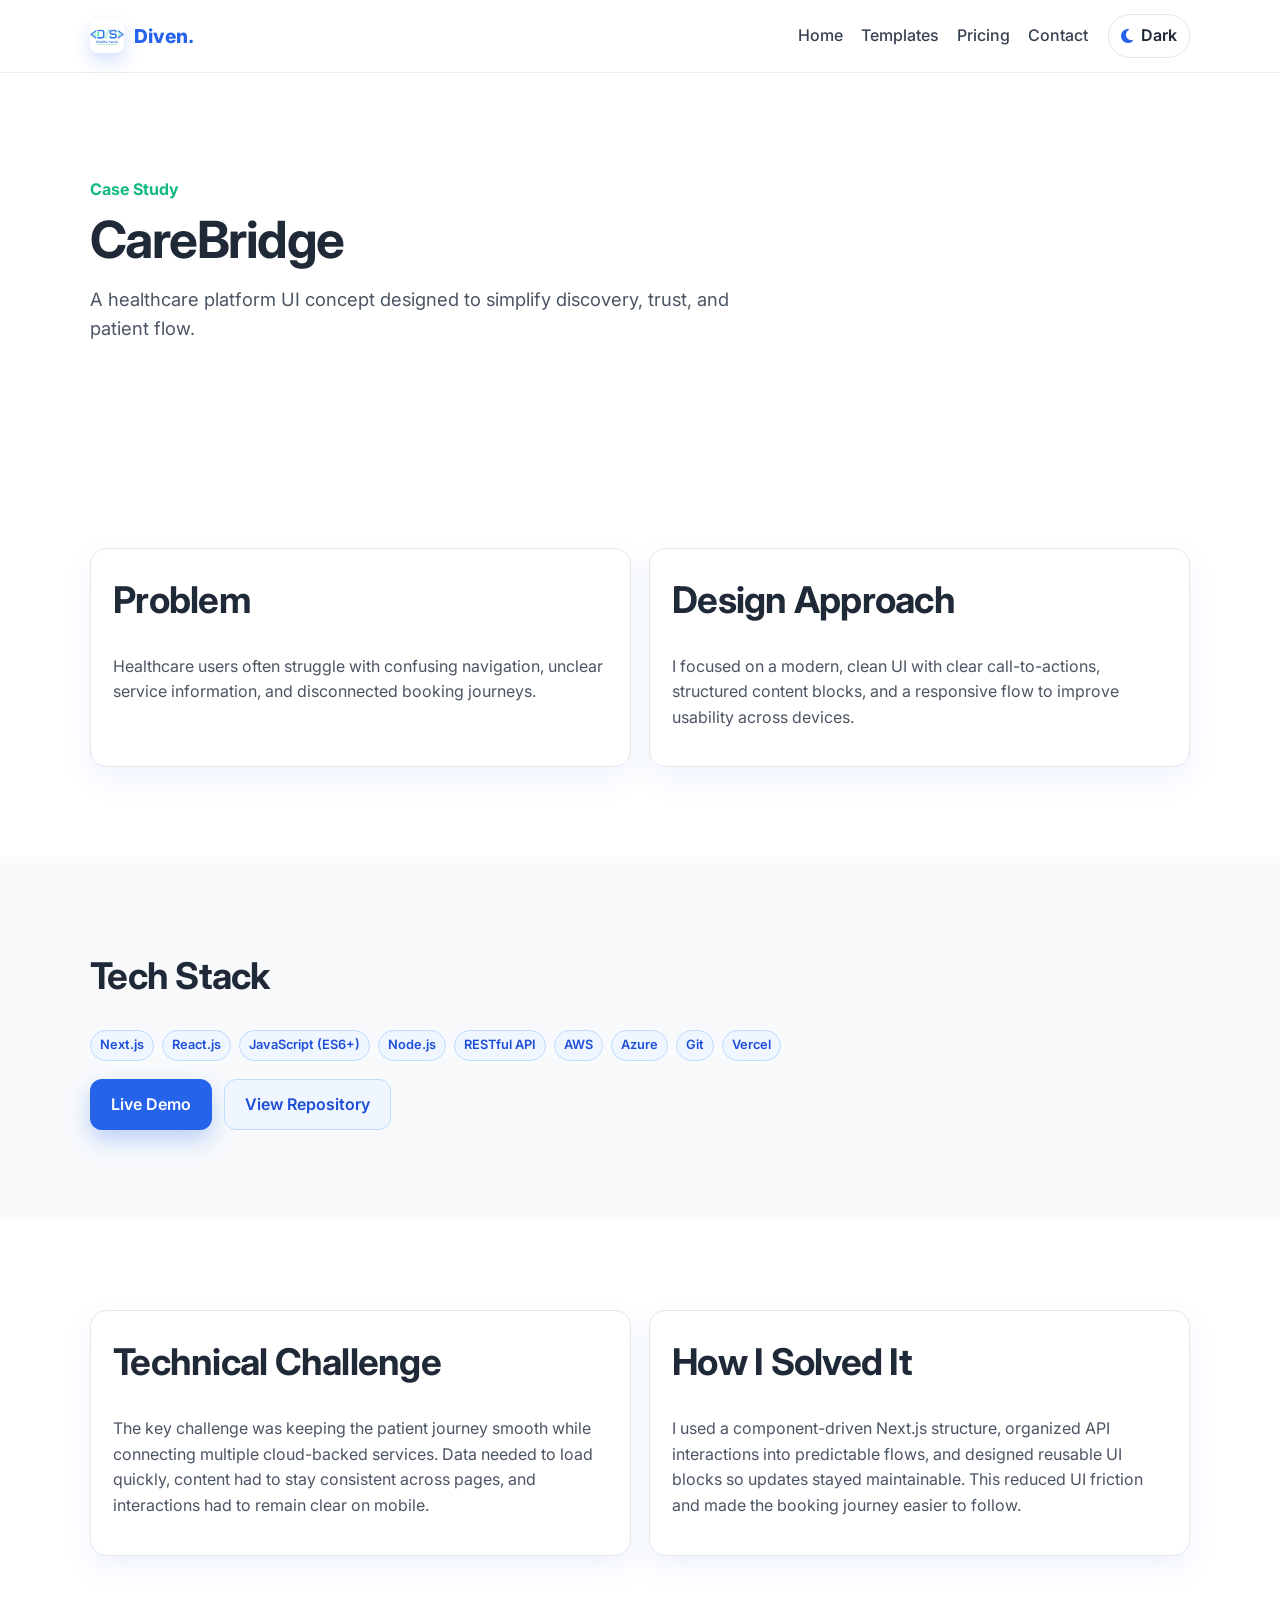
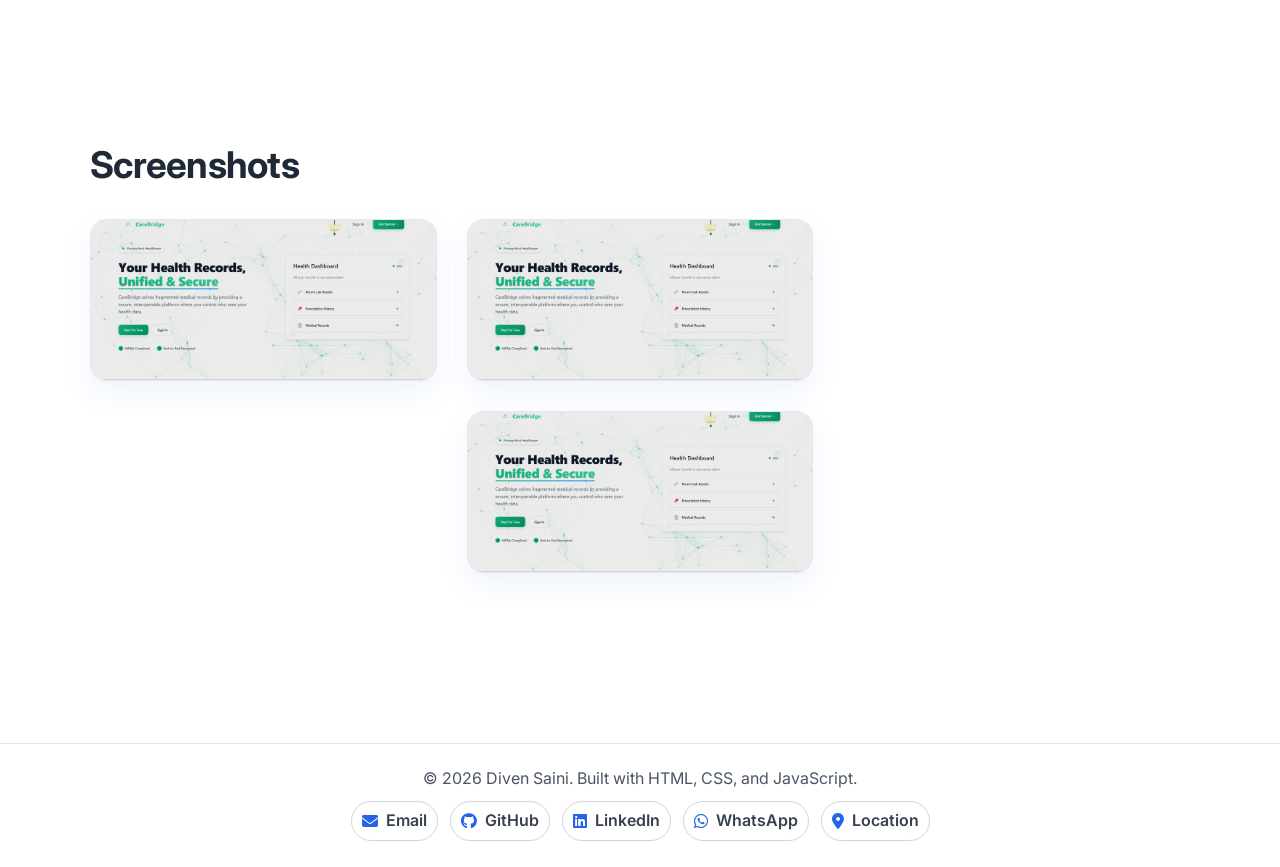
==== commit 36c4a96b: "Fixing" ====
--- a/portfolio-website/carebridge-case-study.html
+++ b/portfolio-website/carebridge-case-study.html
@@ -101,6 +101,25 @@
         </div>
       </section>
 
+      <section class="section" id="carebridge-technical-challenge">
+        <div class="container cards-grid services-grid">
+          <article class="card service-card reveal">
+            <h2 class="section-title">Technical Challenge</h2>
+            <p>
+              The key challenge was keeping the patient journey smooth while connecting multiple cloud-backed services.
+              Data needed to load quickly, content had to stay consistent across pages, and interactions had to remain clear on mobile.
+            </p>
+          </article>
+          <article class="card service-card reveal">
+            <h2 class="section-title">How I Solved It</h2>
+            <p>
+              I used a component-driven Next.js structure, organized API interactions into predictable flows,
+              and designed reusable UI blocks so updates stayed maintainable. This reduced UI friction and made the booking journey easier to follow.
+            </p>
+          </article>
+        </div>
+      </section>
+
       <section class="section" id="carebridge-screenshots">
         <div class="container">
           <h2 class="section-title reveal">Screenshots</h2>
--- a/portfolio-website/css/style.css
+++ b/portfolio-website/css/style.css
@@ -1,3 +1,4 @@
+
 :root {
   --primary: #2563eb;
   --accent: #10b981;
@@ -1252,13 +1253,78 @@
 .transformation-card {
   padding: 24px;
   display: grid;
-  gap: 20px;
-  grid-template-columns: repeat(2, minmax(0, 1fr));
-  align-items: start;
+  gap: 18px;
 }
 
 .transformation-card h3 {
   margin-bottom: 10px;
+}
+
+.transformation-grid {
+  position: relative;
+  display: grid;
+  grid-template-columns: 1fr 1fr;
+  gap: 40px;
+  align-items: start;
+}
+
+.transformation-grid::after {
+  content: "";
+  position: absolute;
+  top: 4px;
+  bottom: 4px;
+  left: 50%;
+  width: 1px;
+  background: var(--border);
+  transform: translateX(-0.5px);
+}
+
+.transformation-column {
+  padding-left: 18px;
+}
+
+.transformation-column.before {
+  border-left: 4px solid #ef4444;
+}
+
+.transformation-column.after {
+  border-left: 4px solid #22c55e;
+}
+
+.transformation-list {
+  list-style: none;
+  display: grid;
+  gap: 10px;
+  color: var(--text);
+}
+
+.transformation-list li {
+  font-weight: 500;
+}
+
+.transformation-preview {
+  margin-top: 14px;
+  width: 100%;
+  border: 1px solid var(--border);
+  border-radius: 12px;
+  box-shadow: var(--shadow);
+}
+
+.transformation-cta {
+  margin-top: 14px;
+  display: inline-flex;
+  justify-content: center;
+  margin-left: auto;
+  margin-right: auto;
+}
+
+.transformation-column.after {
+  text-align: left;
+}
+
+.transformation-note {
+  color: var(--muted);
+  font-weight: 600;
 }
 
 .testimonials-grid {
@@ -1641,7 +1707,16 @@
   }
 
   .transformation-card {
+    gap: 16px;
+  }
+
+  .transformation-grid {
     grid-template-columns: 1fr;
+    gap: 18px;
+  }
+
+  .transformation-grid::after {
+    display: none;
   }
 
   .project-card.featured-project {
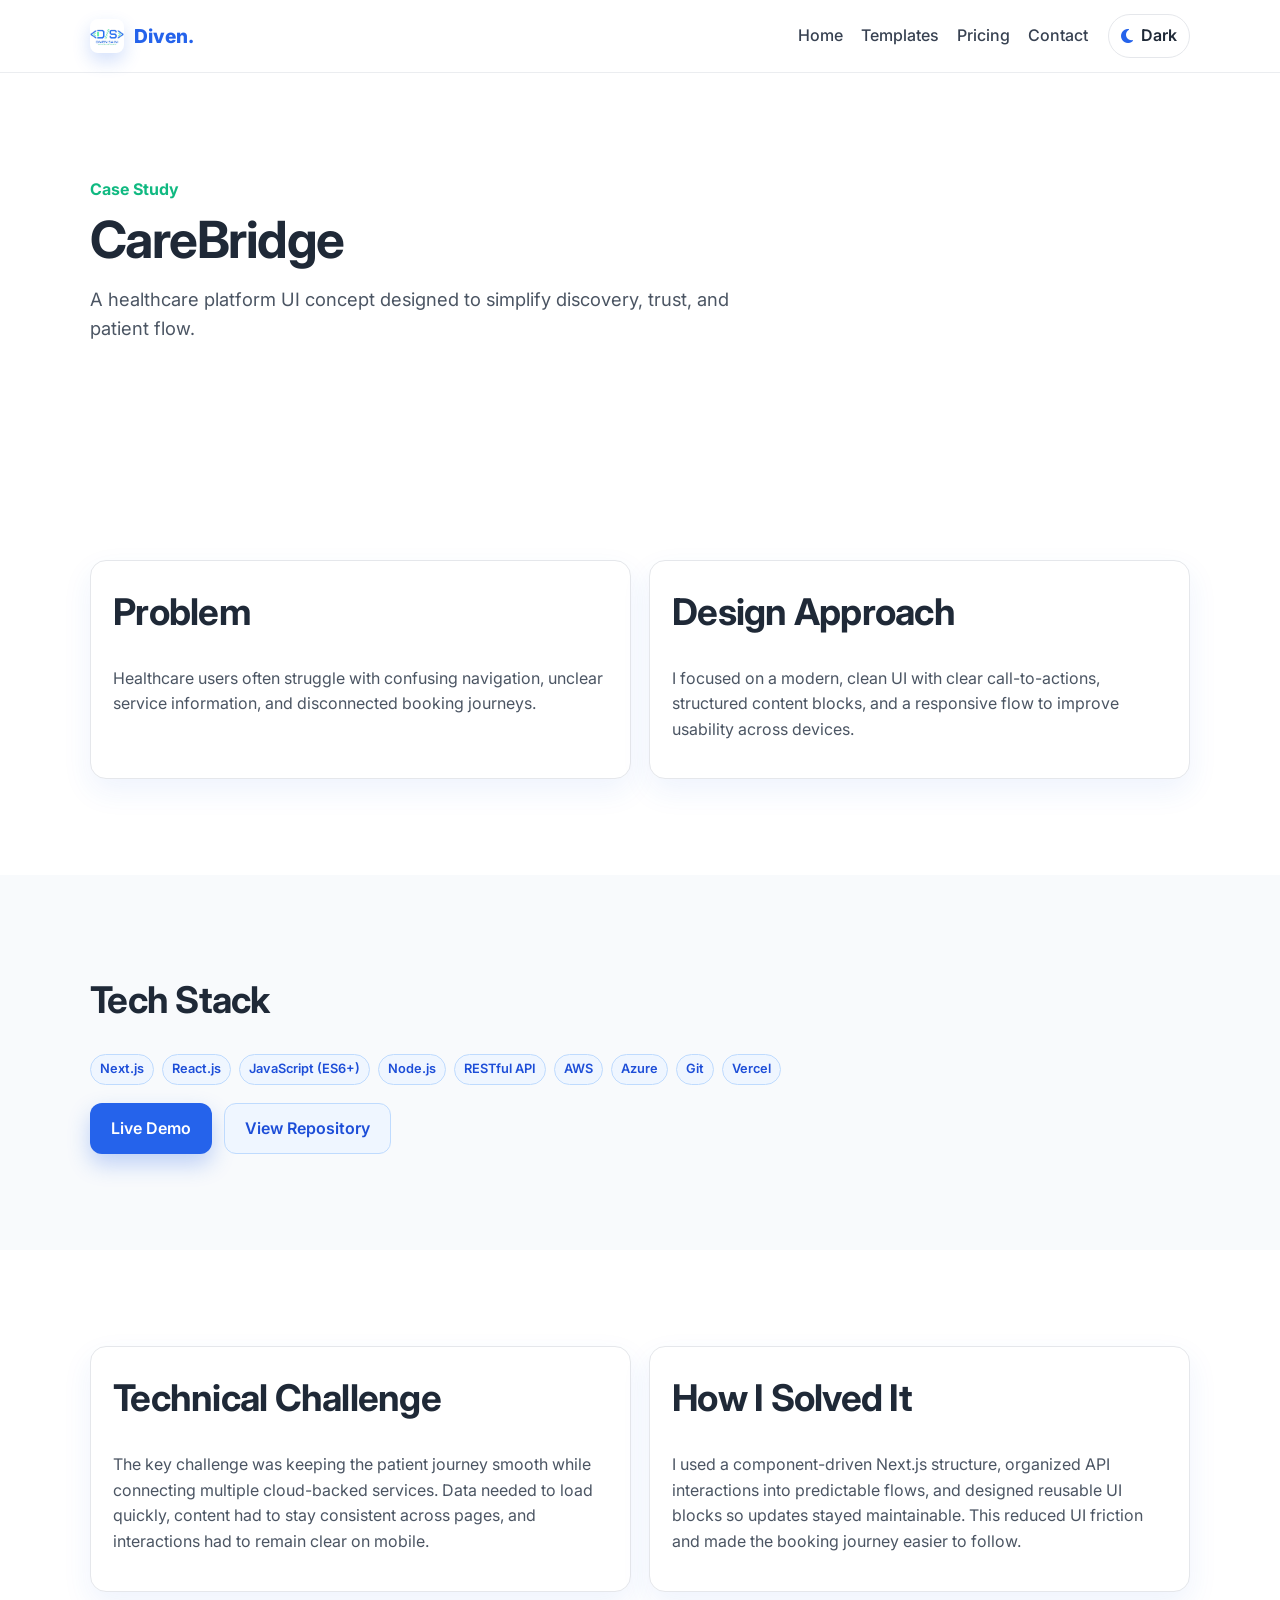
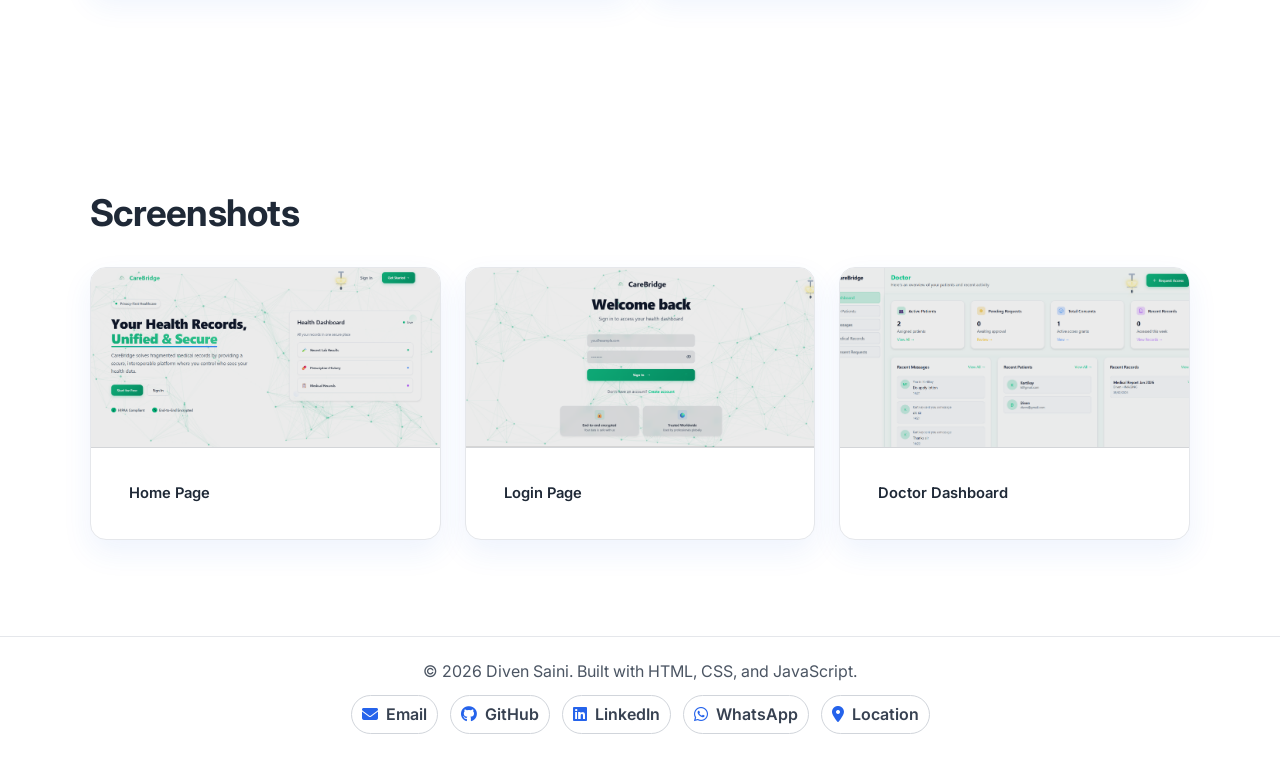
==== commit a2fba997: "Fixing" ====
--- a/portfolio-website/carebridge-case-study.html
+++ b/portfolio-website/carebridge-case-study.html
@@ -123,15 +123,18 @@
       <section class="section" id="carebridge-screenshots">
         <div class="container">
           <h2 class="section-title reveal">Screenshots</h2>
-          <div class="cards-grid template-grid">
+          <div class="screenshot-grid">
             <article class="card template-card reveal">
-              <img src="images/carebridge.png" alt="CareBridge interface screenshot" class="template-preview" loading="lazy" />
+              <img src="images/carebridge.png" alt="CareBridge home page screenshot" class="template-preview" loading="lazy" />
+              <div class="template-content"><p style="padding: 12px 16px; margin: 0; font-weight: 600; font-size: 0.92rem;">Home Page</p></div>
             </article>
             <article class="card template-card reveal">
-              <img src="images/carebridge.png" alt="CareBridge responsive flow screenshot" class="template-preview" loading="lazy" />
+              <img src="images/login-carebridge.png" alt="CareBridge login page screenshot" class="template-preview" loading="lazy" />
+              <div class="template-content"><p style="padding: 12px 16px; margin: 0; font-weight: 600; font-size: 0.92rem;">Login Page</p></div>
             </article>
             <article class="card template-card reveal">
-              <img src="images/carebridge.png" alt="CareBridge feature highlights screenshot" class="template-preview" loading="lazy" />
+              <img src="images/doctor-dashboard-carebridge.png" alt="CareBridge doctor dashboard screenshot" class="template-preview" loading="lazy" />
+              <div class="template-content"><p style="padding: 12px 16px; margin: 0; font-weight: 600; font-size: 0.92rem;">Doctor Dashboard</p></div>
             </article>
           </div>
         </div>
--- a/portfolio-website/css/style.css
+++ b/portfolio-website/css/style.css
@@ -95,7 +95,7 @@
 }
 
 .section {
-  padding: 90px 0;
+  padding: 96px 0;
 }
 
 .alt-bg {
@@ -625,6 +625,7 @@
   overflow: hidden;
   backface-visibility: hidden;
   -webkit-backface-visibility: hidden;
+  transition: transform 0.28s ease, box-shadow 0.28s ease, border-color 0.28s ease;
 }
 
 .project-front {
@@ -644,6 +645,7 @@
   border-top-left-radius: 16px;
   border-top-right-radius: 16px;
   border-bottom: 1px solid var(--border);
+  transition: transform 0.3s ease, filter 0.3s ease;
 }
 
 .project-card img {
@@ -664,12 +666,13 @@
 
 .template-preview {
   width: 100%;
-  height: 160px;
+  height: 180px;
   object-fit: cover;
   filter: brightness(0.92);
   border-top-left-radius: 12px;
   border-top-right-radius: 12px;
   border-bottom: 1px solid var(--border);
+  transition: transform 0.3s ease, filter 0.3s ease;
 }
 
 .template-content {
@@ -680,6 +683,22 @@
   grid-template-columns: repeat(3, minmax(0, 1fr));
   gap: 30px;
   margin-bottom: 80px;
+}
+
+.screenshot-grid {
+  display: grid;
+  grid-template-columns: repeat(3, minmax(0, 1fr));
+  gap: 24px;
+}
+
+.screenshot-grid .template-card {
+  overflow: hidden;
+}
+
+.screenshot-grid .template-preview {
+  width: 100%;
+  display: block;
+  object-fit: cover;
 }
 
 .template-grid > .template-card:last-child {
@@ -789,6 +808,24 @@
   transform: none;
   border-color: transparent;
   box-shadow: none;
+}
+
+.project-card.flip-card:hover .project-front {
+  transform: translateY(-6px);
+  border-color: #bfdbfe;
+  box-shadow: 0 20px 42px rgba(37, 99, 235, 0.14);
+}
+
+.project-card.flip-card:hover .project-back {
+  transform: rotateY(180deg) translateY(-6px);
+  border-color: #bfdbfe;
+  box-shadow: 0 20px 42px rgba(37, 99, 235, 0.14);
+}
+
+.project-card:hover .project-preview,
+.template-card:hover .template-preview {
+  transform: scale(1.03);
+  filter: brightness(0.97);
 }
 
 .project-card h3,
@@ -1062,13 +1099,18 @@
 
 .pricing-cta {
   margin-top: 24px;
-  padding: 26px;
+  padding: 70px 30px;
   text-align: center;
 }
 
 .pricing-cta h3 {
   margin-bottom: 8px;
-  font-size: clamp(1.3rem, 2.5vw, 1.7rem);
+  font-size: clamp(1.45rem, 2.8vw, 2rem);
+}
+
+.pricing-cta h3 i {
+  color: var(--primary);
+  margin-right: 8px;
 }
 
 .pricing-highlights {
@@ -1240,14 +1282,32 @@
 
 .stat-card strong {
   display: block;
-  font-size: 1.8rem;
+  font-size: clamp(2rem, 4vw, 2.5rem);
+  font-weight: 800;
+  line-height: 1.1;
+  letter-spacing: -0.02em;
   color: var(--primary);
-  margin-bottom: 4px;
+  margin-bottom: 6px;
 }
 
 .stat-card span {
   color: var(--muted);
-  font-weight: 600;
+  font-weight: 700;
+  font-size: 0.9rem;
+}
+
+.local-seo-card {
+  padding: 24px;
+  max-width: 860px;
+}
+
+.local-seo-eyebrow {
+  font-size: 0.82rem;
+  font-weight: 700;
+  text-transform: uppercase;
+  letter-spacing: 0.08em;
+  color: #1d4ed8;
+  margin-bottom: 8px;
 }
 
 .transformation-card {
@@ -1258,6 +1318,8 @@
 
 .transformation-card h3 {
   margin-bottom: 10px;
+  font-size: 1.28rem;
+  letter-spacing: -0.01em;
 }
 
 .transformation-grid {
@@ -1300,6 +1362,7 @@
 
 .transformation-list li {
   font-weight: 500;
+  font-size: 1rem;
 }
 
 .transformation-preview {
@@ -1327,6 +1390,110 @@
   font-weight: 600;
 }
 
+.preview-carousel {
+  display: grid;
+  grid-auto-flow: column;
+  grid-auto-columns: minmax(240px, 1fr);
+  gap: 16px;
+  overflow-x: auto;
+  padding-bottom: 8px;
+  scroll-snap-type: x mandatory;
+}
+
+.preview-item {
+  padding: 0;
+  overflow: hidden;
+  scroll-snap-align: start;
+}
+
+.preview-item h3 {
+  padding: 14px 16px 16px;
+  margin: 0;
+  font-size: 1rem;
+}
+
+.preview-item .template-preview {
+  height: 220px;
+}
+
+.starter-package-card {
+  padding: 32px;
+  max-width: 520px;
+  margin: 40px auto;
+  text-align: center;
+  border: 2px solid #93c5fd;
+  box-shadow: 0 20px 36px rgba(37, 99, 235, 0.14);
+}
+
+.starter-price {
+  font-size: 1.55rem;
+  font-weight: 800;
+  color: var(--primary);
+  margin-bottom: 10px;
+}
+
+.starter-package-card .pricing-highlights {
+  margin-bottom: 20px;
+}
+
+.starter-package-cta {
+  display: inline-flex;
+  margin: 0 auto;
+}
+
+#about-diven .service-card {
+  max-width: 820px;
+}
+
+.about-points {
+  list-style: none;
+  display: grid;
+  gap: 10px;
+}
+
+.about-points li {
+  position: relative;
+  padding-left: 18px;
+  color: #374151;
+  font-weight: 600;
+}
+
+.about-points li::before {
+  content: "•";
+  position: absolute;
+  left: 0;
+  color: var(--primary);
+}
+
+#service-positioning .service-card {
+  min-height: 180px;
+}
+
+.faq-grid {
+  display: grid;
+  grid-template-columns: repeat(3, minmax(0, 1fr));
+  gap: 16px;
+}
+
+#faq .container {
+  border-top: 1px solid var(--border);
+  padding-top: 26px;
+}
+
+.faq-item {
+  padding: 20px;
+}
+
+.faq-item h3 {
+  margin-bottom: 8px;
+  font-size: 1.02rem;
+}
+
+.faq-item p {
+  color: var(--muted);
+  margin-bottom: 0;
+}
+
 .testimonials-grid {
   margin-top: 22px;
 }
@@ -1351,6 +1518,15 @@
   display: grid;
   gap: 10px;
   max-width: 760px;
+  box-shadow: 0 18px 40px rgba(37, 99, 235, 0.12);
+}
+
+#request-quote {
+  background: linear-gradient(180deg, var(--alt-bg-surface) 0%, var(--card-bg) 100%);
+}
+
+#request-quote .section-title {
+  font-size: clamp(1.9rem, 3.2vw, 2.45rem);
 }
 
 .quote-form label {
@@ -1435,6 +1611,14 @@
   color: #cbd5e1;
 }
 
+body.dark-mode .about-points li {
+  color: #cbd5e1;
+}
+
+body.dark-mode .local-seo-eyebrow {
+  color: #93c5fd;
+}
+
 body.dark-mode .quote-form input[type="text"],
 body.dark-mode .quote-form input[type="email"],
 body.dark-mode .quote-form input[type="tel"],
@@ -1442,6 +1626,11 @@
   background: #0f172a;
   border-color: #334155;
   color: #e5e7eb;
+}
+
+body.dark-mode .starter-package-card {
+  border-color: #1d4ed8;
+  box-shadow: 0 20px 36px rgba(0, 0, 0, 0.35);
 }
 
 .footer-contact-links {
@@ -1667,13 +1856,35 @@
 
 .reveal {
   opacity: 0;
-  transform: translateY(18px);
-  transition: opacity 0.6s ease, transform 0.6s ease;
+  transform: translateY(20px);
+  transition: opacity 0.65s ease, transform 0.65s ease;
 }
 
 .reveal.visible {
   opacity: 1;
   transform: translateY(0);
+}
+
+.reveal-left {
+  opacity: 0;
+  transform: translateX(-40px);
+  transition: opacity 0.65s ease, transform 0.65s ease;
+}
+
+.reveal-left.visible {
+  opacity: 1;
+  transform: translateX(0);
+}
+
+.reveal-right {
+  opacity: 0;
+  transform: translateX(40px);
+  transition: opacity 0.65s ease, transform 0.65s ease;
+}
+
+.reveal-right.visible {
+  opacity: 1;
+  transform: translateX(0);
 }
 
 @media (max-width: 980px) {
@@ -1697,6 +1908,10 @@
     grid-template-columns: repeat(2, minmax(0, 1fr));
   }
 
+  .faq-grid {
+    grid-template-columns: 1fr;
+  }
+
   .pricing-card.featured,
   .pricing-card.featured:hover {
     transform: none;
@@ -1803,11 +2018,17 @@
   }
 
   .section {
-    padding: 74px 0;
+    padding: 72px 0;
   }
 
   .hero {
     padding-top: 84px;
+  }
+}
+
+@media (max-width: 580px) {
+  .preview-carousel {
+    grid-auto-columns: minmax(86%, 1fr);
   }
 }
 
@@ -1820,17 +2041,25 @@
     grid-template-columns: 1fr;
   }
 
+  .screenshot-grid {
+    grid-template-columns: 1fr;
+  }
+
   .project-card.flip-card,
   .project-card-inner {
     min-height: 460px;
   }
 
   .section {
-    padding: 50px 20px;
+    padding: 56px 20px;
   }
 
   .quote-form {
     padding: 18px;
+  }
+
+  .pricing-cta {
+    padding: 54px 22px;
   }
 }
 
@@ -1867,4 +2096,401 @@
   .hero-metrics {
     grid-template-columns: 1fr;
   }
-}
+
+  .industry-carousel {
+    grid-auto-columns: minmax(88%, 1fr);
+  }
+
+  .tabs-header {
+    flex-wrap: wrap;
+    gap: 8px;
+  }
+
+  .tab-btn {
+    flex: 1 1 auto;
+    text-align: center;
+  }
+}
+
+/* ===== BROWSER MOCKUP FRAME ===== */
+.mockup-frame {
+  position: relative;
+  overflow: hidden;
+  background: #e5e7eb;
+  border-radius: 0;
+  flex-shrink: 0;
+}
+
+.mockup-frame::before {
+  content: "";
+  display: block;
+  height: 28px;
+  background: #e5e7eb;
+  background-image:
+    radial-gradient(circle 5px at 14px 14px, #ef4444 100%, transparent 100%),
+    radial-gradient(circle 5px at 30px 14px, #f59e0b 100%, transparent 100%),
+    radial-gradient(circle 5px at 46px 14px, #22c55e 100%, transparent 100%);
+  background-repeat: no-repeat;
+  flex-shrink: 0;
+}
+
+body.dark-mode .mockup-frame::before {
+  background-color: #1e293b;
+  background-image:
+    radial-gradient(circle 5px at 14px 14px, #ef4444 100%, transparent 100%),
+    radial-gradient(circle 5px at 30px 14px, #f59e0b 100%, transparent 100%),
+    radial-gradient(circle 5px at 46px 14px, #22c55e 100%, transparent 100%);
+  background-repeat: no-repeat;
+}
+
+/* Featured project mockup fills full left column */
+.featured-project-card .mockup-frame {
+  width: 100%;
+  display: flex;
+  flex-direction: column;
+}
+
+@media (min-width: 640px) {
+  .featured-project-card .mockup-frame {
+    width: 45%;
+    align-self: stretch;
+  }
+}
+
+.featured-project-card .featured-project-img {
+  width: 100%;
+  flex: 1;
+  object-fit: cover;
+  display: block;
+  min-height: 0;
+}
+
+/* Template carousel mockup */
+.industry-demo-card .mockup-frame {
+  width: 100%;
+  display: flex;
+  flex-direction: column;
+}
+
+.industry-demo-card .industry-demo-img {
+  width: 100%;
+  height: 170px;
+  object-fit: cover;
+  display: block;
+}
+
+.section-eyebrow {
+  text-align: center;
+  font-size: 0.82rem;
+  font-weight: 700;
+  letter-spacing: 0.1em;
+  text-transform: uppercase;
+  color: var(--primary);
+  margin-bottom: 6px;
+}
+
+.featured-project-card {
+  max-width: 900px;
+  margin: 0 auto;
+  display: flex;
+  flex-direction: column;
+  overflow: hidden;
+  padding: 0;
+}
+
+@media (min-width: 640px) {
+  .featured-project-card {
+    flex-direction: row;
+    align-items: stretch;
+  }
+}
+
+/* Browser Mockup Frame */
+.mockup-frame {
+  position: relative;
+  overflow: hidden;
+  display: flex;
+  flex-direction: column;
+  flex-shrink: 0;
+}
+
+.mockup-frame::before {
+  content: "";
+  display: block;
+  height: 28px;
+  min-height: 28px;
+  background-color: #e5e7eb;
+  background-image:
+    radial-gradient(circle 5px at 14px 14px, #ef4444 100%, transparent 100%),
+    radial-gradient(circle 5px at 30px 14px, #f59e0b 100%, transparent 100%),
+    radial-gradient(circle 5px at 46px 14px, #22c55e 100%, transparent 100%);
+  background-repeat: no-repeat;
+}
+
+body.dark-mode .mockup-frame::before {
+  background-color: #1e293b;
+  background-image:
+    radial-gradient(circle 5px at 14px 14px, #ef4444 100%, transparent 100%),
+    radial-gradient(circle 5px at 30px 14px, #f59e0b 100%, transparent 100%),
+    radial-gradient(circle 5px at 46px 14px, #22c55e 100%, transparent 100%);
+  background-repeat: no-repeat;
+}
+
+/* Featured project: mockup fills left side */
+.featured-project-card .mockup-frame {
+  width: 100%;
+}
+
+@media (min-width: 640px) {
+  .featured-project-card .mockup-frame {
+    width: 45%;
+    align-self: stretch;
+  }
+}
+
+.featured-project-img {
+  width: 100%;
+  flex: 1;
+  min-height: 200px;
+  object-fit: cover;
+  object-position: center;
+  display: block;
+  border-radius: 0;
+}
+
+@media (min-width: 640px) {
+  .featured-project-img {
+    min-height: 320px;
+  }
+}
+
+/* Template carousel: mockup wraps image */
+.industry-demo-card .mockup-frame {
+  width: 100%;
+}
+
+.industry-demo-card .industry-demo-img {
+  width: 100%;
+  height: 168px;
+  object-fit: cover;
+  display: block;
+  border-radius: 0;
+}
+
+.featured-project-body {
+  padding: 28px;
+  display: flex;
+  flex-direction: column;
+  gap: 16px;
+  justify-content: center;
+}
+
+.featured-project-desc {
+  font-size: 1rem;
+  line-height: 1.65;
+  color: var(--muted);
+}
+
+/* Template card taglines */
+.template-tagline {
+  font-size: 0.88rem;
+  font-weight: 700;
+  color: var(--text);
+  margin: 0;
+}
+
+.template-features {
+  font-size: 0.83rem;
+  color: var(--muted);
+  margin: 0;
+}
+
+/* ===== TABS ===== */
+.tabs-header {
+  display: flex;
+  gap: 12px;
+  margin-bottom: 32px;
+  border-bottom: 2px solid var(--border);
+  padding-bottom: 0;
+}
+
+.tab-btn {
+  background: none;
+  border: none;
+  padding: 10px 22px;
+  font-size: 0.97rem;
+  font-weight: 600;
+  color: var(--muted);
+  cursor: pointer;
+  border-bottom: 3px solid transparent;
+  margin-bottom: -2px;
+  transition: color 0.2s, border-color 0.2s;
+  border-radius: 0;
+}
+
+.tab-btn:hover {
+  color: var(--text);
+}
+
+.tab-btn.active {
+  color: var(--primary);
+  border-bottom-color: var(--primary);
+}
+
+.tab-pane {
+  display: none;
+}
+
+.tab-pane.active {
+  display: block;
+  animation: tabFadeIn 0.3s ease;
+}
+
+@keyframes tabFadeIn {
+  from { opacity: 0; transform: translateY(8px); }
+  to   { opacity: 1; transform: translateY(0); }
+}
+
+/* ===== INDUSTRY CAROUSEL ===== */
+.industry-carousel {
+  display: grid;
+  grid-auto-flow: column;
+  grid-auto-columns: minmax(260px, 1fr);
+  gap: 20px;
+  overflow-x: auto;
+  scroll-snap-type: x mandatory;
+  -webkit-overflow-scrolling: touch;
+  padding-bottom: 12px;
+}
+
+.industry-carousel::-webkit-scrollbar {
+  height: 5px;
+}
+
+.industry-carousel::-webkit-scrollbar-thumb {
+  background: var(--border);
+  border-radius: 4px;
+}
+
+.industry-demo-card {
+  scroll-snap-align: start;
+  display: flex;
+  flex-direction: column;
+  overflow: hidden;
+  min-width: 0;
+  transition: transform 0.25s, box-shadow 0.25s;
+}
+
+.industry-demo-card:hover {
+  transform: translateY(-5px);
+  box-shadow: 0 12px 28px var(--shadow);
+}
+
+.industry-demo-card--featured {
+  border: 2px solid var(--primary);
+}
+
+.industry-demo-img {
+  width: 100%;
+  height: 180px;
+  object-fit: cover;
+  display: block;
+  transition: transform 0.35s;
+}
+
+.industry-demo-card:hover .industry-demo-img {
+  transform: scale(1.04);
+}
+
+.industry-demo-body {
+  padding: 16px;
+  flex: 1;
+  display: flex;
+  flex-direction: column;
+  gap: 8px;
+}
+
+.industry-demo-body h3 {
+  font-size: 1.05rem;
+  margin: 0;
+}
+
+.industry-demo-body p {
+  font-size: 0.9rem;
+  color: var(--muted);
+  margin: 0;
+  flex: 1;
+}
+
+.industry-demo-body .project-links {
+  display: flex;
+  gap: 8px;
+  flex-wrap: wrap;
+  margin-top: 8px;
+}
+
+/* ===== WHY-GRID inside tab ===== */
+#tab-why-me .why-grid {
+  display: grid;
+  grid-template-columns: repeat(auto-fit, minmax(200px, 1fr));
+  gap: 16px;
+}
+
+.why-card {
+  background: var(--card-bg);
+  border: 1px solid var(--border);
+  border-radius: var(--radius);
+  padding: 20px;
+}
+
+.why-card h3 {
+  font-size: 1rem;
+  margin-bottom: 8px;
+}
+
+/* ===== INDUSTRY GRID inside tab ===== */
+#tab-industries .industry-grid {
+  display: grid;
+  grid-template-columns: repeat(auto-fit, minmax(140px, 1fr));
+  gap: 16px;
+}
+
+/* ===== BACK TO TOP ===== */
+.back-to-top {
+  position: fixed;
+  bottom: 88px;
+  right: 20px;
+  width: 42px;
+  height: 42px;
+  background: var(--primary);
+  color: #fff;
+  border-radius: 50%;
+  display: flex;
+  align-items: center;
+  justify-content: center;
+  font-size: 1rem;
+  box-shadow: 0 4px 14px var(--shadow);
+  opacity: 0;
+  pointer-events: none;
+  transition: opacity 0.3s, transform 0.3s;
+  z-index: 900;
+  transform: translateY(10px);
+}
+
+.back-to-top.visible {
+  opacity: 1;
+  pointer-events: auto;
+  transform: translateY(0);
+}
+
+.back-to-top:hover {
+  background: var(--accent);
+}
+
+body.dark-mode .tab-btn.active {
+  color: var(--primary);
+}
+
+body.dark-mode .why-card {
+  background: var(--card-bg);
+}
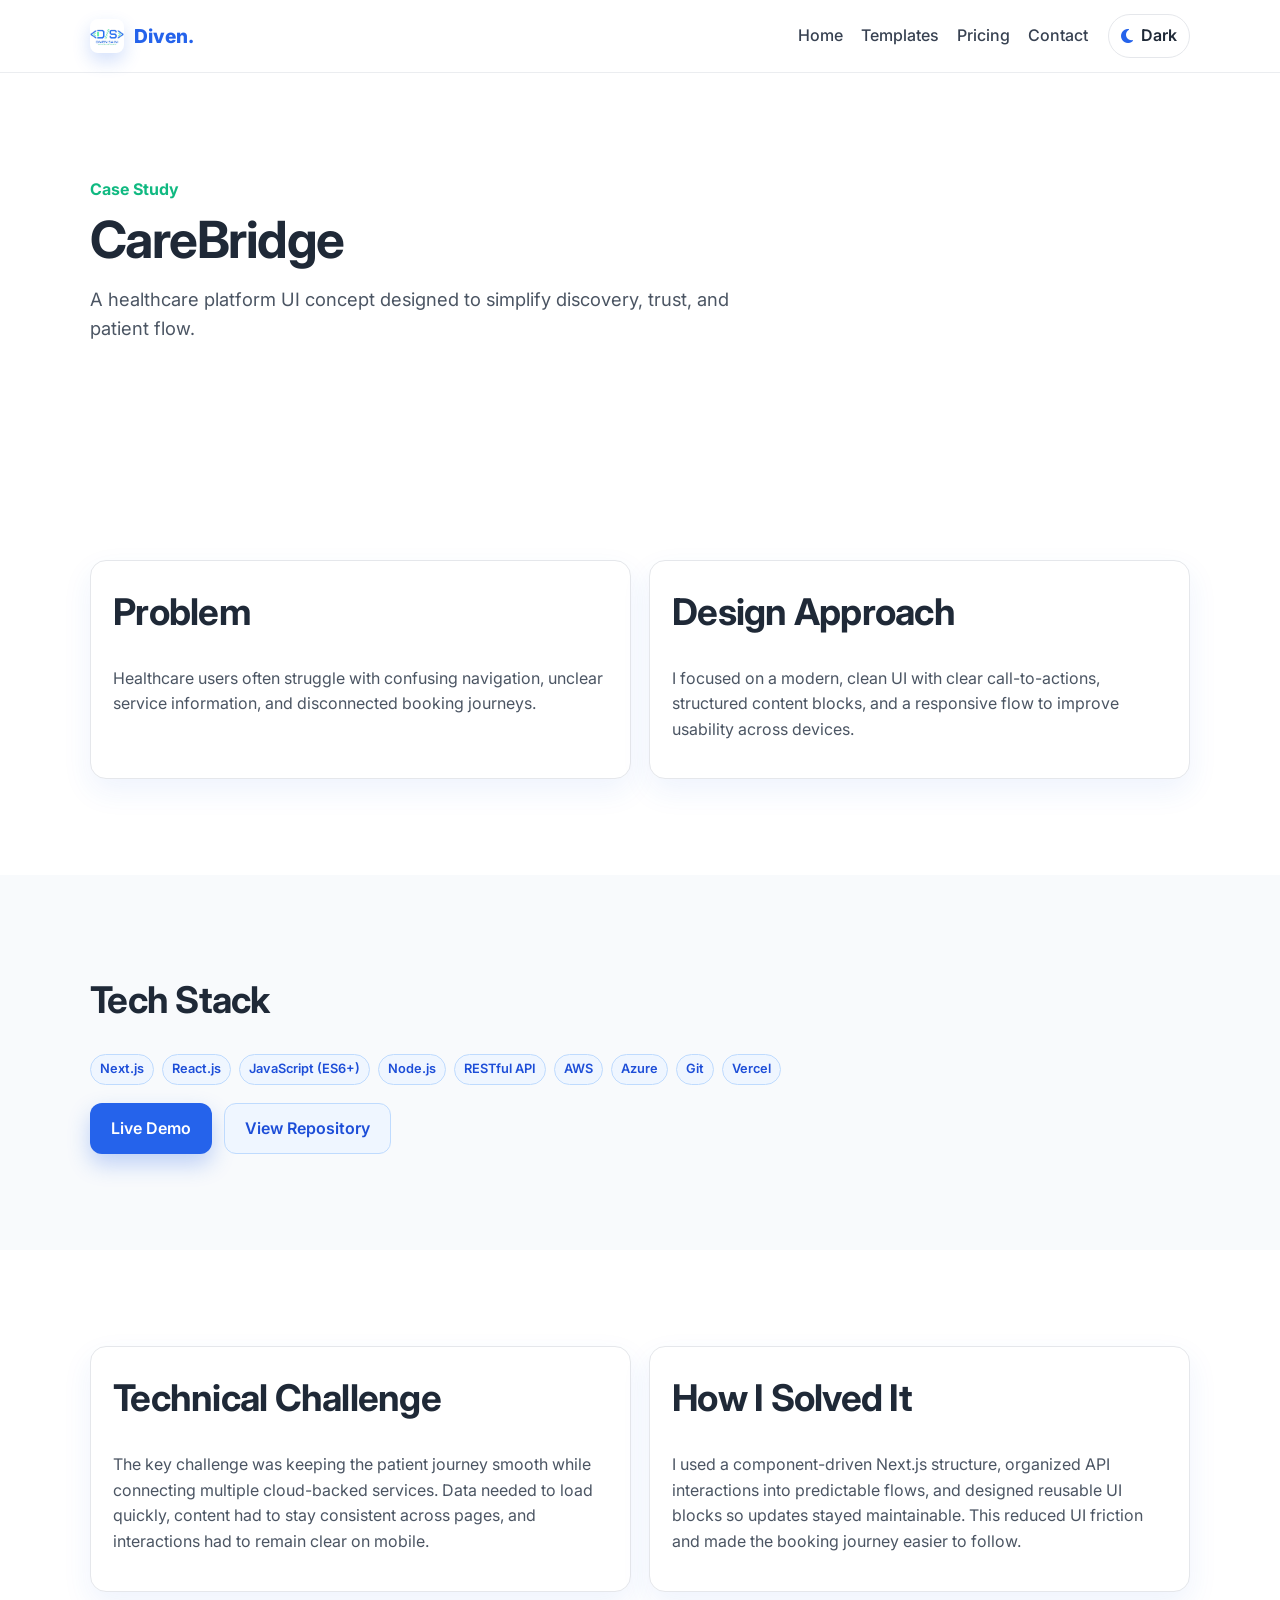
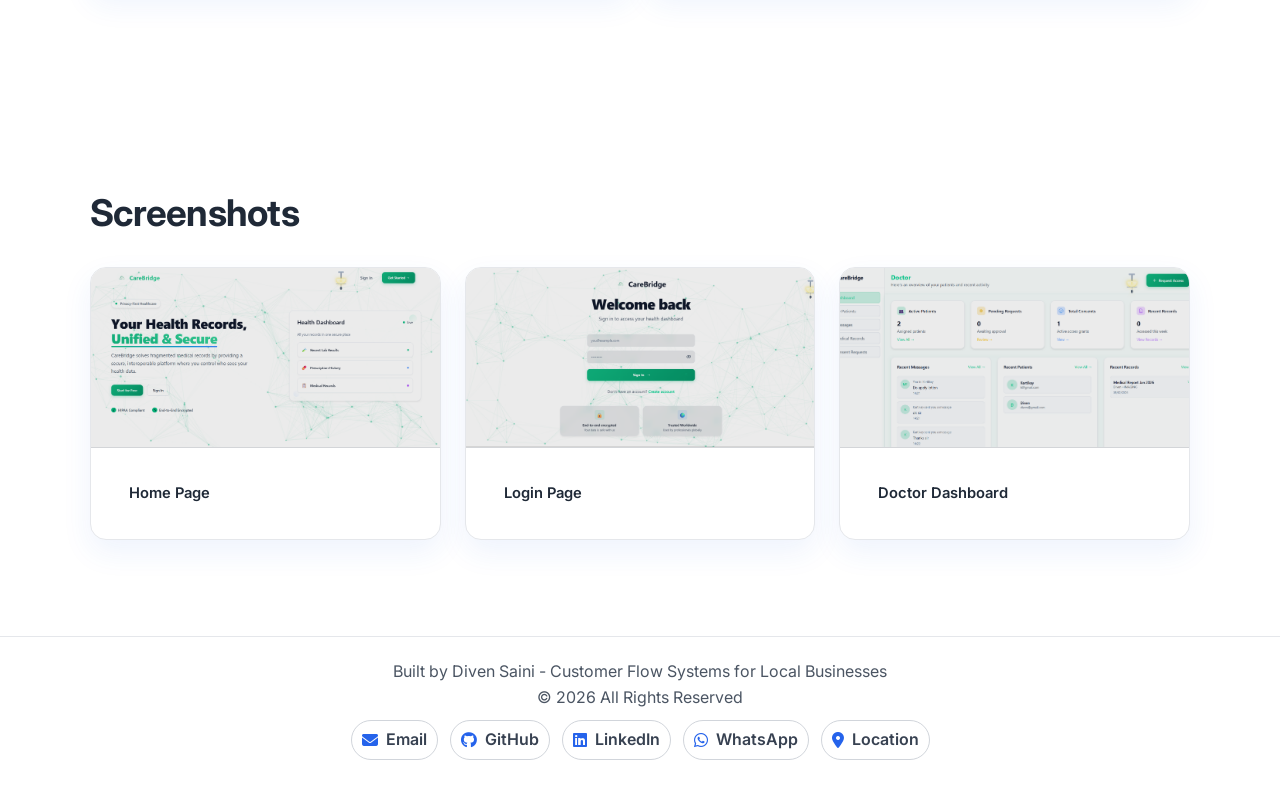
==== commit 681a9024: "Update portfolio website copy and section messaging" ====
--- a/portfolio-website/carebridge-case-study.html
+++ b/portfolio-website/carebridge-case-study.html
@@ -143,7 +143,7 @@
 
     <footer class="site-footer">
       <div class="container">
-        <p>© <span id="year"></span> Diven Saini. Built with HTML, CSS, and JavaScript.</p>
+        <p>Built by Diven Saini - Customer Flow Systems for Local Businesses<br />© 2026 All Rights Reserved</p>
         <div class="footer-contact-links">
           <a href="mailto:sainidiven@gmail.com" target="_blank" rel="noopener"><i class="fa-solid fa-envelope"></i>Email</a>
           <a href="https://github.com/DIVEN009" target="_blank" rel="noopener"><i class="fa-brands fa-github"></i>GitHub</a>
--- a/portfolio-website/css/style.css
+++ b/portfolio-website/css/style.css
@@ -278,6 +278,16 @@
   margin-bottom: 24px;
 }
 
+.hero-price-note {
+  margin-bottom: 12px;
+  color: var(--text);
+}
+
+.hero-offer-points {
+  margin-bottom: 24px;
+  max-width: 620px;
+}
+
 .hero-actions {
   display: flex;
   gap: 12px;
@@ -341,11 +351,16 @@
 body.dark-mode .project-tech span,
 body.dark-mode .step-badge,
 body.dark-mode .project-badge,
-body.dark-mode .popular-badge,
-body.dark-mode .demo-links a {
+body.dark-mode .popular-badge {
   background: #1e293b;
   border-color: #334155;
   color: #bfdbfe;
+}
+
+body.dark-mode .demo-links a {
+  background: none;
+  border: none;
+  color: #93c5fd;
 }
 
 body.dark-mode .repo-line a,
@@ -1180,7 +1195,7 @@
   margin-top: 12px;
   display: flex;
   flex-wrap: wrap;
-  gap: 8px;
+  gap: 4px 10px;
   align-items: center;
 }
 
@@ -1193,18 +1208,35 @@
 }
 
 .demo-links a {
-  display: inline-block;
+  display: inline-flex;
+  align-items: center;
+  gap: 4px;
   color: #2563eb;
   font-weight: 600;
-  text-decoration: none;
-  background: #eef2ff;
-  padding: 6px 10px;
-  border-radius: 6px;
-  border: 1px solid #c7d2fe;
+  font-size: 0.88rem;
+  text-decoration: underline;
+  text-underline-offset: 3px;
+  background: none;
+  padding: 0;
+  border-radius: 0;
+  border: none;
+}
+
+.demo-links a::after {
+  content: "\2197";
+  font-size: 0.75rem;
 }
 
 .demo-links a:hover {
-  background: #dbeafe;
+  color: #1d4ed8;
+  background: none;
+}
+
+/* Separator between demo links and Get Started in pricing-card */
+.pricing-card .qr-plan-btn {
+  margin-top: 16px;
+  padding-top: 16px;
+  border-top: 1px solid var(--border);
 }
 
 .pricing-note {
@@ -1275,6 +1307,10 @@
   grid-template-columns: repeat(4, minmax(0, 1fr));
 }
 
+.visitor-stats-grid {
+  grid-template-columns: repeat(3, minmax(0, 1fr));
+}
+
 .stat-card {
   padding: 22px;
   text-align: center;
@@ -1294,6 +1330,13 @@
   color: var(--muted);
   font-weight: 700;
   font-size: 0.9rem;
+}
+
+.visitor-note {
+  margin-top: 14px;
+  color: var(--muted);
+  font-size: 0.92rem;
+  text-align: center;
 }
 
 .local-seo-card {
@@ -1527,6 +1570,12 @@
 
 #request-quote .section-title {
   font-size: clamp(1.9rem, 3.2vw, 2.45rem);
+  text-align: center;
+}
+
+#request-quote .quote-form {
+  margin-left: auto;
+  margin-right: auto;
 }
 
 .quote-form label {
@@ -2160,9 +2209,17 @@
 .featured-project-card .featured-project-img {
   width: 100%;
   flex: 1;
+  min-height: 200px;
   object-fit: cover;
+  object-position: center;
   display: block;
-  min-height: 0;
+  border-radius: 0;
+}
+
+@media (min-width: 640px) {
+  .featured-project-card .featured-project-img {
+    min-height: 320px;
+  }
 }
 
 /* Template carousel mockup */
@@ -2248,23 +2305,7 @@
   }
 }
 
-.featured-project-img {
-  width: 100%;
-  flex: 1;
-  min-height: 200px;
-  object-fit: cover;
-  object-position: center;
-  display: block;
-  border-radius: 0;
-}
-
-@media (min-width: 640px) {
-  .featured-project-img {
-    min-height: 320px;
-  }
-}
-
-/* Template carousel: mockup wraps image */
+
 .industry-demo-card .mockup-frame {
   width: 100%;
 }
@@ -2494,3 +2535,380 @@
 body.dark-mode .why-card {
   background: var(--card-bg);
 }
+
+/* ===== QR MENU SYSTEM SECTION ===== */
+.qr-menu-layout {
+  display: grid;
+  grid-template-columns: 1fr 1fr;
+  gap: 40px;
+  align-items: center;
+  margin-top: 40px;
+}
+
+.qr-flow {
+  display: flex;
+  flex-direction: column;
+  align-items: center;
+}
+
+.qr-flow-step {
+  display: flex;
+  flex-direction: column;
+  align-items: center;
+  gap: 10px;
+  text-align: center;
+  padding: 6px 0;
+}
+
+.qr-flow-icon {
+  width: 64px;
+  height: 64px;
+  border-radius: 16px;
+  background: linear-gradient(135deg, var(--primary), var(--accent));
+  display: flex;
+  align-items: center;
+  justify-content: center;
+  font-size: 1.55rem;
+  color: #fff;
+  box-shadow: 0 8px 20px rgba(37, 99, 235, 0.22);
+}
+
+.qr-flow-step p {
+  font-weight: 600;
+  font-size: 0.95rem;
+  color: var(--text);
+  margin-bottom: 0;
+}
+
+.qr-flow-arrow {
+  color: var(--muted);
+  font-size: 1.1rem;
+  padding: 6px 0;
+}
+
+.qr-demo-panel {
+  padding: 32px;
+  display: flex;
+  flex-direction: column;
+  align-items: center;
+  gap: 16px;
+  text-align: center;
+}
+
+.qr-scan-label {
+  font-weight: 700;
+  font-size: 1rem;
+  color: var(--text);
+  margin-bottom: 0;
+}
+
+.qr-code-img {
+  width: 180px;
+  height: 180px;
+  border-radius: 12px;
+  border: 3px solid var(--border);
+}
+
+.qr-demo-hint {
+  font-size: 0.85rem;
+  color: var(--muted);
+  margin-bottom: 0;
+}
+
+.qr-demo-btn {
+  gap: 8px;
+}
+
+.qr-benefits-grid {
+  display: grid;
+  grid-template-columns: repeat(3, 1fr);
+  gap: 20px;
+  margin-top: 40px;
+}
+
+.qr-benefit-card {
+  padding: 24px;
+  display: flex;
+  flex-direction: column;
+  gap: 10px;
+  transition: transform 0.24s ease, border-color 0.24s ease;
+}
+
+.qr-benefit-card:hover {
+  transform: translateY(-4px);
+  border-color: #bfdbfe;
+}
+
+.qr-benefit-card i {
+  font-size: 1.6rem;
+  color: var(--primary);
+}
+
+.qr-benefit-card h3 {
+  font-size: 1rem;
+  font-weight: 700;
+  margin-bottom: 0;
+}
+
+.qr-benefit-card p {
+  font-size: 0.92rem;
+  color: var(--muted);
+  margin-bottom: 0;
+}
+
+/* Service Positioning — 3 columns */
+#service-positioning .cards-grid {
+  grid-template-columns: repeat(3, minmax(0, 1fr));
+}
+
+.sp-number {
+  font-size: 1.5rem;
+  line-height: 1;
+  display: block;
+  margin-bottom: 4px;
+}
+
+.qr-feature-desc {
+  color: var(--muted);
+  max-width: 760px;
+  margin-bottom: 0;
+  font-size: 0.97rem;
+}
+
+.qr-live-badge {
+  display: inline-flex;
+  align-items: center;
+  gap: 6px;
+  font-size: 0.78rem;
+  font-weight: 700;
+  letter-spacing: 0.07em;
+  text-transform: uppercase;
+  color: #16a34a;
+  background: #dcfce7;
+  border-radius: 999px;
+  padding: 4px 12px;
+}
+
+.qr-live-badge i {
+  font-size: 0.5rem;
+  animation: qr-pulse 1.4s ease infinite;
+}
+
+@keyframes qr-pulse {
+  0%, 100% { opacity: 1; }
+  50% { opacity: 0.3; }
+}
+
+body.dark-mode .qr-live-badge {
+  background: #14532d;
+  color: #86efac;
+}
+
+.qr-perfect-for {
+  margin-top: 36px;
+  display: flex;
+  flex-direction: column;
+  align-items: flex-start;
+  gap: 14px;
+  background: var(--alt-bg-surface);
+  border: 1px solid var(--border);
+  border-radius: var(--radius);
+  padding: 24px 28px;
+}
+
+.qr-perfect-label {
+  font-weight: 700;
+  font-size: 1rem;
+  color: var(--text);
+  margin-bottom: 0;
+}
+
+.qr-perfect-list {
+  list-style: none;
+  display: flex;
+  flex-wrap: wrap;
+  gap: 10px;
+}
+
+.qr-perfect-list li {
+  display: inline-flex;
+  align-items: center;
+  gap: 6px;
+  font-weight: 600;
+  font-size: 0.92rem;
+  color: var(--text);
+  background: var(--card-bg);
+  border: 1px solid var(--border);
+  border-radius: 999px;
+  padding: 6px 14px;
+}
+
+.qr-perfect-list li i {
+  color: var(--accent);
+  font-size: 0.75rem;
+}
+
+.qr-cta-wrap {
+  margin-top: 32px;
+  display: flex;
+  justify-content: center;
+}
+
+.qr-cta-btn {
+  gap: 10px;
+  padding: 14px 28px;
+  font-size: 1rem;
+}
+
+/* ===== QR MENU PRICING ===== */
+#qr-pricing {
+  background: linear-gradient(180deg, var(--alt-bg-surface) 0%, var(--card-bg) 100%);
+}
+
+.qr-pricing-grid {
+  display: grid;
+  grid-template-columns: repeat(3, minmax(0, 1fr));
+  gap: 24px;
+  margin-top: 12px;
+  align-items: start;
+}
+
+.qr-pricing-card {
+  padding: 28px;
+  display: flex;
+  flex-direction: column;
+  gap: 16px;
+  position: relative;
+  transition: transform 0.24s ease, box-shadow 0.24s ease, border-color 0.24s ease;
+}
+
+.qr-pricing-card:hover {
+  transform: translateY(-6px);
+  border-color: #bfdbfe;
+  box-shadow: 0 20px 40px rgba(37, 99, 235, 0.12);
+}
+
+.qr-pricing-card--popular {
+  border: 2px solid var(--primary);
+  box-shadow: 0 16px 36px rgba(37, 99, 235, 0.16);
+}
+
+.qr-popular-badge {
+  display: inline-flex;
+  width: fit-content;
+  font-size: 0.78rem;
+  font-weight: 700;
+  color: #1d4ed8;
+  background: #dbeafe;
+  border-radius: 999px;
+  padding: 4px 12px;
+}
+
+body.dark-mode .qr-popular-badge {
+  background: #1e293b;
+  color: #bfdbfe;
+}
+
+.qr-plan-name {
+  font-size: 1.2rem;
+  font-weight: 800;
+  margin-bottom: 0;
+}
+
+.qr-plan-price {
+  font-size: 1.55rem;
+  font-weight: 800;
+  color: var(--primary);
+  line-height: 1.1;
+}
+
+.qr-plan-price span {
+  font-size: 1.1rem;
+  font-weight: 700;
+  color: var(--muted);
+}
+
+.qr-plan-features {
+  list-style: none;
+  display: grid;
+  gap: 9px;
+  flex: 1;
+}
+
+.qr-plan-features li {
+  display: flex;
+  align-items: center;
+  gap: 9px;
+  font-size: 0.92rem;
+  font-weight: 500;
+  color: var(--text);
+}
+
+.qr-plan-features li i {
+  font-size: 0.75rem;
+  color: var(--accent);
+  flex-shrink: 0;
+}
+
+.qr-plan-btn {
+  margin-top: auto;
+  width: 100%;
+  justify-content: center;
+}
+
+.qr-pricing-note {
+  margin-top: 32px;
+  text-align: center;
+  color: var(--muted);
+  font-size: 0.97rem;
+}
+
+.qr-pricing-note a {
+  color: var(--primary);
+  font-weight: 600;
+  text-decoration: underline;
+  text-underline-offset: 3px;
+}
+
+.qr-pricing-note a:hover {
+  color: #1d4ed8;
+}
+
+@media (max-width: 980px) {
+  .qr-pricing-grid {
+    grid-template-columns: 1fr;
+    max-width: 480px;
+    margin-left: auto;
+    margin-right: auto;
+  }
+}
+
+@media (max-width: 580px) {
+  .qr-pricing-grid {
+    max-width: 100%;
+  }
+}
+
+@media (max-width: 980px) {
+  #service-positioning .cards-grid {
+    grid-template-columns: repeat(2, minmax(0, 1fr));
+  }
+
+  .qr-menu-layout {
+    grid-template-columns: 1fr;
+  }
+
+  .qr-benefits-grid {
+    grid-template-columns: repeat(2, 1fr);
+  }
+}
+
+@media (max-width: 580px) {
+  .qr-benefits-grid {
+    grid-template-columns: 1fr;
+  }
+
+  #service-positioning .cards-grid {
+    grid-template-columns: 1fr;
+  }
+}
